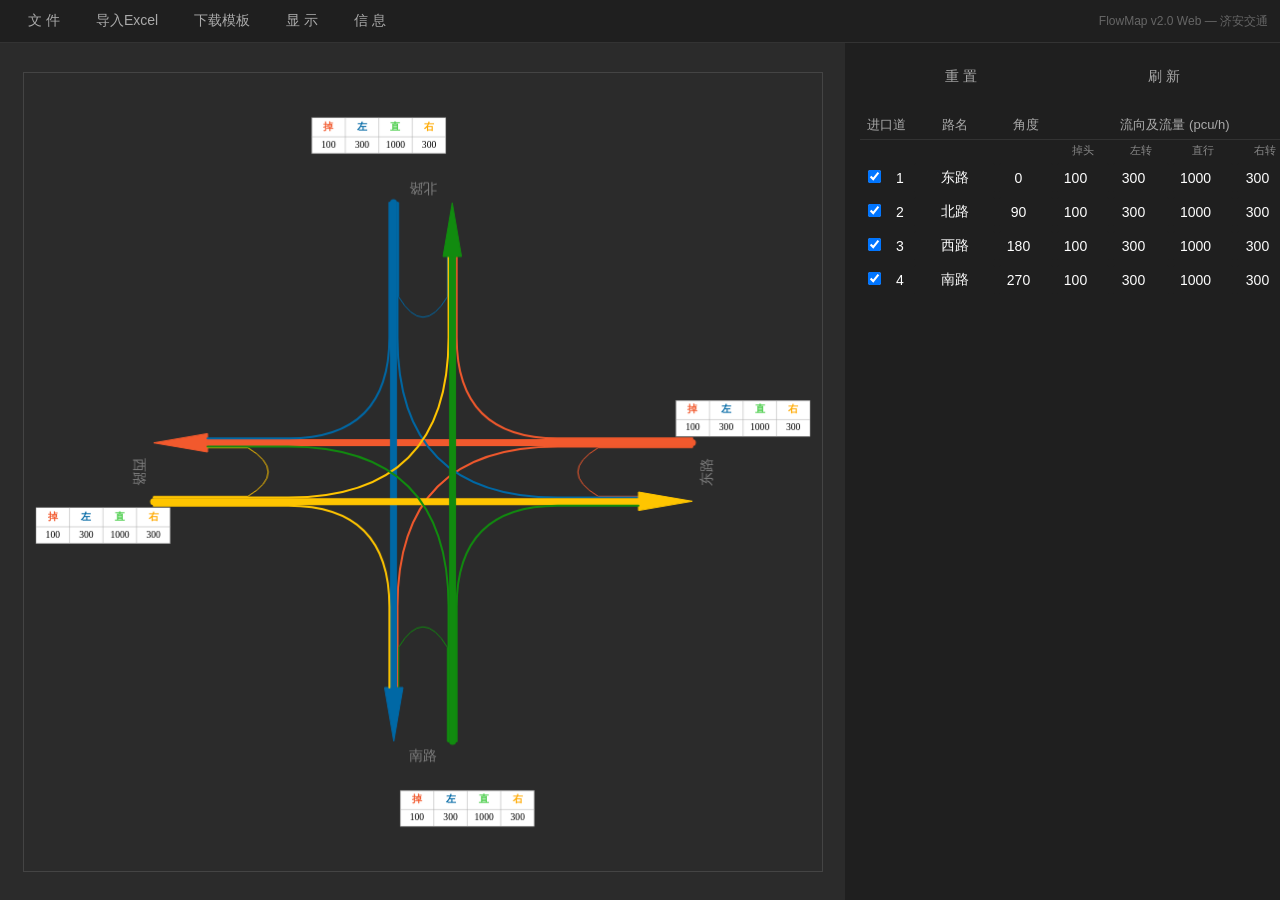
==== index.html @ 80b8ba17 "FlowMap v2.0 - 济安交通在线流量图" ====
<!DOCTYPE html>
<html lang="zh-CN">
<head>
<meta charset="UTF-8">
<script src="https://cdn.sheetjs.com/xlsx-0.20.2/package/dist/xlsx.full.min.js"></script>
<meta name="viewport" content="width=device-width, initial-scale=1.0">
<title>FlowMap 流量图设计 - Web版</title>
<style>
*{margin:0;padding:0;box-sizing:border-box}
body{font-family:'Microsoft YaHei','微软雅黑',sans-serif;background:#2b2b2b;color:#aaa;overflow:hidden;height:100vh}
#app{display:flex;flex-direction:column;height:100vh}

/* 顶部工具栏 */
#toolbar{display:flex;align-items:center;padding:4px 12px;background:#1f1f1f;border-bottom:1px solid #333;gap:4px;flex-shrink:0}
#toolbar button{background:transparent;border:none;color:#aaa;padding:8px 16px;font-size:14px;cursor:pointer;font-family:inherit;border-radius:2px}
#toolbar button:hover{background:#2b2b2b;color:#fff}

/* Popup Menu */
#fileMenu{display:none;position:absolute;top:36px;left:12px;background:#2b2b2b;border:1px solid #444;z-index:100;min-width:100px}
#fileMenu.show{display:block}
#fileMenu div{padding:10px 20px;font-size:14px;cursor:pointer;color:#aaa}
#fileMenu div:hover{background:#204544;color:#fff}

/* 主区域 */
#main{display:flex;flex:1;overflow:hidden}
#canvasWrap{display:flex;align-items:center;justify-content:center;flex:1;min-width:0;padding:15px;position:relative}
#flowCanvas{border:1px solid #444}

/* 右侧输入面板 */
#sidePanel{width:435px;background:#1f1f1f;display:flex;flex-direction:column;flex-shrink:0;overflow-y:auto}
#sidePanel .panel-top{padding:15px 15px 0;display:flex;gap:0;align-items:flex-start}
#sidePanel .panel-top button{flex:1;background:#1f1f1f;border:none;color:#aaa;padding:10px;font-size:14px;cursor:pointer;font-family:inherit}
#sidePanel .panel-top button:hover{background:#2b2b2b;color:#fff}
#flowForm{padding:15px}
#flowForm table{width:100%;border-collapse:collapse;table-layout:fixed}
#flowForm thead th{color:#aaa;font-size:13px;padding:5px 2px;text-align:center;font-weight:normal;border-bottom:1px solid #333}
#flowForm thead th.subhead{font-size:11px;color:#888;border-bottom:none;padding:3px 2px}
#flowForm td{padding:2px;text-align:center}
#flowForm input[type=text],#flowForm input[type=number]{width:100%;background:#1f1f1f;border:1px solid #1f1f1f;color:#fff;font-size:14px;padding:6px 4px;text-align:center;font-family:inherit;border-radius:2px}
#flowForm input[type=text]:focus,#flowForm input[type=number]:focus{outline:none;border-color:#448DCA}
#flowForm input.readonly{color:#777;border:none}
#flowForm input:disabled{color:#555}
#flowForm .btn-row{display:flex;justify-content:flex-end;gap:4px;margin-top:8px}
#flowForm .btn-row button{background:#1f1f1f;border:none;color:#aaa;padding:8px 16px;font-size:14px;cursor:pointer;font-family:inherit;border-radius:2px;width:85px}
#flowForm .btn-row button:hover{background:#2b2b2b;color:#fff}
#flowForm .id-cell{color:#fff;font-size:14px}

/* 图形设置面板 */
#graphPanel{display:none;position:absolute;top:50%;left:50%;transform:translate(-50%,-50%);background:#2b2b2b;border:1px solid #555;z-index:200;padding:20px;min-width:420px;color:#aaa}
#graphPanel.show{display:block}
#graphPanel h3{margin-bottom:15px;color:#fff;font-size:16px}
#graphPanel .row{display:flex;align-items:center;margin-bottom:10px;gap:10px}
#graphPanel .row label{width:80px;text-align:right;font-size:14px}
#graphPanel .row select,#graphPanel .row input{background:#1f1f1f;border:1px solid #333;color:#fff;padding:4px 8px;font-size:14px;font-family:inherit}
#graphPanel .color-swatch{width:30px;height:20px;border:1px solid #555;cursor:pointer}
#graphPanel .btn-row{display:flex;justify-content:flex-end;gap:8px;margin-top:15px}
#graphPanel .btn-row button{background:#1f1f1f;border:1px solid #333;color:#aaa;padding:6px 20px;font-size:14px;cursor:pointer;font-family:inherit;border-radius:2px}
#graphPanel .btn-row button:hover{background:#333;color:#fff}

/* 遮罩 */
#overlay{display:none;position:fixed;top:0;left:0;width:100%;height:100%;background:rgba(0,0,0,0.5);z-index:150}
#overlay.show{display:block}

/* 提示信息 */
#infoPanel{display:none;position:absolute;top:50%;left:50%;transform:translate(-50%,-50%);background:#2b2b2b;border:1px solid #555;z-index:200;padding:20px;min-width:350px;color:#aaa}
#infoPanel.show{display:block}
#infoPanel h3{margin-bottom:15px;color:#fff;font-size:16px}
#infoPanel p{margin-bottom:8px;font-size:14px}
#infoPanel .btn-row{display:flex;justify-content:flex-end;margin-top:15px}
#infoPanel .btn-row button{background:#1f1f1f;border:1px solid #333;color:#aaa;padding:6px 20px;font-size:14px;cursor:pointer;font-family:inherit;border-radius:2px}
#infoPanel .btn-row button:hover{background:#333;color:#fff}
</style>
</head>
<body>
<div id="app">
  <div id="toolbar">
    <button id="btnFile">文 件</button>
    <button id="btnExcel">导入Excel</button>
    <button id="btnTpl">下载模板</button>
    <button id="btnGraph">显 示</button>
    <button id="btnInfo">信 息</button>
    <span style="flex:1"></span>
    <span style="font-size:12px;color:#666">FlowMap v2.0 Web — 济安交通</span>
  </div>
  <div id="fileMenu">
    <div id="miOpen">打 开 (.flw)</div>
    <div id="miSave">保 存 (.flw)</div>
    <div id="miExport">导出 PNG</div>
  </div>
  <div id="main">
    <div id="canvasWrap">
      <canvas id="flowCanvas"></canvas>
    </div>
    <div id="sidePanel">
      <div class="panel-top">
        <button id="btnReset">重 置</button>
        <button id="btnRefresh">刷 新</button>
      </div>
      <div id="flowForm">
        <table id="roadTable">
          <colgroup>
            <col style="width:28px">
            <col style="width:24px">
            <col style="width:85px">
            <col style="width:58px">
            <col style="width:56px">
            <col style="width:60px">
            <col style="width:64px">
            <col style="width:60px">
          </colgroup>
          <thead>
            <tr><th colspan="2">进口道</th><th>路名</th><th>角度</th><th colspan="4">流向及流量 (pcu/h)</th></tr>
            <tr><th class="subhead"></th><th class="subhead"></th><th class="subhead"></th><th class="subhead"></th><th class="subhead">掉头</th><th class="subhead">左转</th><th class="subhead">直行</th><th class="subhead">右转</th></tr>
          </thead>
          <tbody>
          </tbody>
        </table>
      </div>
    </div>
  </div>
</div>

<!-- 图形设置 -->
<div id="overlay"></div>
<div id="graphPanel">
  <h3>图形显示设置</h3>
  <div class="row"><label>流量比例</label><select id="gsFlowRatio"><option value="0.5">0.5</option><option value="1" selected>1.0</option><option value="1.5">1.5</option><option value="2">2.0</option></select></div>
  <div class="row"><label>字体族</label><select id="gsFontFamily"><option value="微软雅黑">微软雅黑</option><option value="宋体">宋体</option><option value="黑体">黑体</option><option value="楷体">楷体</option><option value="Arial">Arial</option></select></div>
  <div class="row"><label>字体大小</label><select id="gsFontSize"></select></div>
  <div class="row"><label>字体颜色</label><input type="color" id="gsFontColor" value="#808080"></div>
  <div class="row"><label>流量表</label><select id="gsFlag"><option value="1">显示</option><option value="0">隐藏</option></select></div>
  <div class="row"><label>表格比例</label><input type="range" id="gsScale" min="1" max="40" value="15" style="flex:1"></div>
  <div class="row"><label>道路1颜色</label><input type="color" id="gsRoadColor0" value="#f2592d"><div class="color-swatch" id="sw0" style="background:#f2592d"></div></div>
  <div class="row"><label>道路2颜色</label><input type="color" id="gsRoadColor1" value="#0068a5"><div class="color-swatch" id="sw1" style="background:#0068a5"></div></div>
  <div class="row"><label>道路3颜色</label><input type="color" id="gsRoadColor2" value="#ffc500"><div class="color-swatch" id="sw2" style="background:#ffc500"></div></div>
  <div class="row"><label>道路4颜色</label><input type="color" id="gsRoadColor3" value="#118b0f"><div class="color-swatch" id="sw3" style="background:#118b0f"></div></div>
  <div class="row"><label>背景颜色</label><input type="color" id="gsBgColor" value="#2b2b2b"><div class="color-swatch" id="swBg" style="background:#2b2b2b"></div></div>
  <div class="btn-row">
    <button id="gsCancel">取 消</button>
    <button id="gsApply">确 定</button>
  </div>
</div>

<!-- 关于 -->
<div id="infoPanel">
  <h3>FlowMap 流量图设计软件</h3>
  <p>版本：v2.0 Web</p>
  <p>济安交通工程咨询有限公司</p>
  <p>基于原 WPF 桌面版翻译为纯前端 Web 应用</p>
  <p>支持三叉口、四叉口交叉口流量图绘制</p>
  <p>支持 .flw 文件读写</p>
  <div class="btn-row"><button id="infoClose">关 闭</button></div>
</div>

<input type="file" id="fileInput" accept=".flw" style="display:none">
<input type="file" id="excelInput" accept=".xlsx,.xls" style="display:none">

<script>
// ==================== 数据模型 ====================
class FlowInfo {
  constructor(flowValue, startId, endId, turnShow) {
    this.flowValue = flowValue || 0;
    this.startId = startId || '';
    this.endId = endId || '';
    this.turnShow = turnShow || 0; // 0=掉头 1=左转 2=直行 3=右转
  }
}
class Flows {
  constructor() { this.flowList = []; }
}
class RoadInfo {
  constructor(roadId, roadName, roadDir) {
    this.roadId = roadId || '';
    this.roadName = roadName || '';
    this.roadDir = roadDir || 0;
    this.flowsList = [new Flows()];
  }
}
// 全局显示设置
const DisplaySettings = {
  fontsize: 14,
  fontfamily: '微软雅黑',
  fontcolor: '#808080',
  flag: true,        // 是否显示流量表
  scale: 0.15,
  roadColors: ['#f2592d','#0068a5','#ffc500','#118b0f'],
  backgroundColor: '#2b2b2b',
  flowRatio: 1,
  zoomRatio: 1,
  moveX: 0,
  moveY: 0
};

// ==================== 计算引擎 (翻译自Calculate.cs) ====================
const Calc = {
  // 求两直线交点
  getCrossPoint(p1, p2, p3, p4) {
    const cp = {x:0, y:0};
    if (p1.x === p2.x) {
      cp.x = p1.x;
      cp.y = cp.x * (p4.y - p3.y) / (p4.x - p3.x) + (p4.x * p3.y - p3.x * p4.y) / (p4.x - p3.x);
    } else if (p3.x === p4.x) {
      cp.x = p3.x;
      cp.y = cp.x * (p2.y - p1.y) / (p2.x - p1.x) + (p2.x * p1.y - p1.x * p2.y) / (p2.x - p1.x);
    } else {
      const a1 = (p2.y - p1.y) / (p2.x - p1.x);
      const b1 = p1.y - a1 * p1.x;
      const a2 = (p4.y - p3.y) / (p4.x - p3.x);
      const b2 = p3.y - a2 * p3.x;
      cp.x = (b2 - b1) / (a1 - a2);
      cp.y = (a1 * b2 - a2 * b1) / (a1 - a2);
    }
    return cp;
  },

  // 获取路段长度
  getLinkLength(midWidth, midHeight, roadDir) {
    const rad = Math.PI * roadDir / 180;
    if (Math.abs(Math.tan(rad)) * midWidth * 0.675 <= midHeight * 0.675) {
      return midWidth * 0.675 / Math.abs(Math.cos(rad));
    } else {
      return midHeight * 0.675 / Math.abs(Math.sin(rad));
    }
  },

  // 获取直行终点ID
  getStraightPointID(pointID, roadList) {
    let straPointID = -1;
    let minDiff = 180;
    if (roadList.length === 4) {
      for (let i = 0; i < roadList.length; i++) {
        const diff = Math.abs(Math.abs(roadList[i].roadDir - roadList[pointID].roadDir) - 180);
        if (diff < minDiff && Math.abs(pointID - i) === 2) {
          minDiff = diff;
          straPointID = i;
        }
      }
    }
    return straPointID;
  },

  // 获取转向点直行夹角
  getLinkTurnDir(pList1, pList2, roadList) {
    const dirList = [];
    for (let i = 0; i < roadList.length; i++) {
      const straID = this.getStraightPointID(i, roadList);
      if (straID === -1) {
        if (roadList[i].roadDir < 180) dirList.push(roadList[i].roadDir);
        else dirList.push(roadList[i].roadDir - 180);
      } else {
        for (let j = 0; j < roadList.length; j++) {
          if (j === straID) {
            if (pList2[j].x !== pList1[i].x) {
              const tanD = (pList2[j].y - pList1[i].y) / (pList2[j].x - pList1[i].x);
              let dir = -Math.round(Math.atan(tanD) * 180 / Math.PI);
              if (dir < 0) dir += 180;
              dirList.push(dir);
            } else {
              dirList.push(90);
            }
          }
        }
      }
    }
    return dirList;
  },

  // 获取路段起始中心夹角
  getLinkCenterDir(roadList) {
    return roadList.map(r => r.roadDir >= 180 ? r.roadDir - 180 : r.roadDir);
  },

  // 获取转向中心点
  getLinkTurnCenterPoint(iW, iH, roadList) {
    const mw = iW / 2;
    const mh = iH / 2;
    const oldPoints = roadList.map(r => {
      const len = this.getLinkLength(mw, mh, r.roadDir);
      const rad = Math.PI * r.roadDir / 180;
      return { x: mw + Math.cos(rad) * len / 2, y: mh - Math.sin(rad) * len / 2 };
    });
    return oldPoints;
  },

  // 获取路段起始中心点
  getLinkCenterPoint(iW, iH, roadList) {
    const turnPoints = this.getLinkTurnCenterPoint(iW, iH, roadList);
    const dirList = this.getLinkCenterDir(roadList);
    const mw = iW / 2;
    const mh = iH / 2;
    return roadList.map((r, i) => {
      let d = dirList[i];
      if (Math.abs(r.roadDir - d) > 90) d += 180;
      const len = this.getLinkLength(mw, mh, d);
      const rad = Math.PI * d / 180;
      return { x: turnPoints[i].x + Math.cos(rad) * len / 2, y: turnPoints[i].y - Math.sin(rad) * len / 2 };
    });
  },

  // 获取路段流量（进口/出口）
  getLinkFlow(roadList, type, roadID) {
    let sum = 0;
    for (const ri of roadList) {
      for (const flow of ri.flowsList[0].flowList) {
        if (type === 'in' && flow.startId === roadID) sum += flow.flowValue;
        if (type === 'out' && flow.endId === roadID) sum += flow.flowValue;
      }
    }
    return sum;
  },

  // 获取任意偏移点
  getShiftPoint(pointList, roadList, type, delta) {
    const inPts = [], outPts = [];
    const dirList = this.getLinkCenterDir(roadList);
    for (let i = 0; i < roadList.length; i++) {
      const dir = dirList[i] * Math.PI / 180;
      const sinD = Math.sin(dir), cosD = Math.cos(dir);
      if (Math.abs(roadList[i].roadDir - dirList[i]) < 90) {
        inPts.push({ x: pointList[i].x - delta * sinD, y: pointList[i].y - delta * cosD });
        outPts.push({ x: pointList[i].x + delta * sinD, y: pointList[i].y + delta * cosD });
      } else {
        inPts.push({ x: pointList[i].x + delta * sinD, y: pointList[i].y + delta * cosD });
        outPts.push({ x: pointList[i].x - delta * sinD, y: pointList[i].y - delta * cosD });
      }
    }
    return type === 'in' ? inPts : outPts;
  },

  // 获取进出口偏移量列表
  getDeltaList(roadList, iW, iH, maxFlow, type) {
    const thickness = this.getLinkThickness(roadList, maxFlow);
    const inHalf = [], outHalf = [];
    for (const ri of roadList) {
      inHalf.push(this.getLinkFlow(roadList, 'in', ri.roadId) * thickness / 2);
      outHalf.push(this.getLinkFlow(roadList, 'out', ri.roadId) * thickness / 2);
    }
    const minDelta = iW * 15 / 500;
    const inD = [], outD = [];
    for (let j = 0; j < roadList.length; j++) {
      const straID = this.getStraightPointID(j, roadList);
      if (straID !== -1) {
        inD.push(Math.max(inHalf[j], outHalf[straID]) + minDelta);
        outD.push(Math.max(outHalf[j], inHalf[straID]) + minDelta);
      } else {
        inD.push(inHalf[j] + minDelta);
        outD.push(outHalf[j] + minDelta);
      }
    }
    return type === 'in' ? inD : outD;
  },

  // 获取偏移后的路段中心点
  getLinkCenterShiftPoint(pointList, roadList, type, maxFlow, iW, iH) {
    const deltaList = this.getDeltaList(roadList, iW, iH, maxFlow, type);
    const dirList = this.getLinkCenterDir(roadList);
    const inPts = [], outPts = [];
    for (let i = 0; i < roadList.length; i++) {
      const dir = dirList[i] * Math.PI / 180;
      const delta = deltaList[i];
      const sinD = Math.sin(dir), cosD = Math.cos(dir);
      if (Math.abs(roadList[i].roadDir - dirList[i]) < 90) {
        inPts.push({ x: pointList[i].x - delta * sinD, y: pointList[i].y - delta * cosD });
        outPts.push({ x: pointList[i].x + delta * sinD, y: pointList[i].y + delta * cosD });
      } else {
        inPts.push({ x: pointList[i].x + delta * sinD, y: pointList[i].y + delta * cosD });
        outPts.push({ x: pointList[i].x - delta * sinD, y: pointList[i].y - delta * cosD });
      }
    }
    return type === 'in' ? inPts : outPts;
  },

  // 线段上按比例取点
  getPoint(p1, p2, ratio) {
    if (p1.x === p2.x) {
      const deltaY = Math.abs(p1.y - p2.y) * ratio;
      return { x: p1.x, y: p1.y + deltaY < p2.y ? p1.y + deltaY : p1.y - deltaY };
    }
    if (p1.y === p2.y) {
      const deltaX = Math.abs(p1.x - p2.x) * ratio;
      return { x: p1.x + deltaX < p2.x ? p1.x + deltaX : p1.x - deltaX, y: p1.y };
    }
    return { x: ratio * p2.x + (1 - ratio) * p1.x, y: ratio * p2.y + (1 - ratio) * p1.y };
  },

  // 获取流量宽度比例
  getLinkThickness(roadList, maxFlow) {
    let max = maxFlow;
    for (const ri of roadList) {
      for (const flow of ri.flowsList[0].flowList) {
        if (flow.flowValue > max) max = flow.flowValue;
      }
    }
    return 50 * DisplaySettings.flowRatio / max;
  },

  // 根据流量获取转向点偏移
  getLinkTurnPointByFlow(pointList, roadList, type, startID, endID, turnShow, thickness) {
    let sumFlow, delta = 0;
    let inId = parseInt(startID), outId = parseInt(endID);
    if (type === 'in') {
      sumFlow = this.getLinkFlow(roadList, 'in', startID);
    } else {
      sumFlow = this.getLinkFlow(roadList, 'out', endID);
    }
    for (const ri of roadList) {
      if (type === 'in') {
        if (ri.roadId === startID) {
          for (const fi of ri.flowsList[0].flowList) {
            if (fi.turnShow < turnShow) delta += fi.flowValue;
            if (fi.turnShow === turnShow) delta += fi.flowValue / 2;
          }
        }
      } else {
        for (const fi of ri.flowsList[0].flowList) {
          if (fi.endId === endID && fi.turnShow <= turnShow) {
            if (fi.startId === startID) delta += fi.flowValue / 2;
            else delta += fi.flowValue;
          }
        }
      }
    }
    let ri;
    for (const r of roadList) {
      if (r.roadId === startID) inId = roadList.indexOf(r);
      if (r.roadId === endID) outId = roadList.indexOf(r);
    }
    if (type === 'in') {
      ri = roadList[inId];
      return this.getShiftPoint(pointList, [ri], type, (delta - sumFlow / 2) * thickness)[0];
    } else {
      ri = roadList[outId];
      return this.getShiftPoint(pointList, [ri], type, (delta - sumFlow / 2) * thickness)[0];
    }
  }
};

// ==================== 绘图引擎 (翻译自Draw.cs) ====================
const Drawer = {
  // 画三角形箭头
  drawTriangle(ctx, p1, p2, width, height, color) {
    ctx.save();
    ctx.fillStyle = color;
    ctx.strokeStyle = color;
    ctx.lineWidth = 1;
    ctx.beginPath();
    let pts;
    if (p1.x === p2.x) {
      pts = [{x:p2.x + width/2, y:p2.y},{x:p2.x - width/2, y:p2.y}];
      pts.push({x:p2.x, y: p2.y - height < p1.y ? p2.y - height : p2.y + height});
    } else if (p1.y === p2.y) {
      pts = [{x:p2.x, y:p2.y - width/2},{x:p2.x, y:p2.y + width/2}];
      pts.push({x: p2.x + height > p1.x ? p2.x + height : p2.x - height, y:p2.y});
    } else {
      const ratio = (p2.y - p1.y) / (p2.x - p1.x);
      const denom = 2 * Math.sqrt(1 + ratio * ratio);
      pts = [
        {x:p2.x + width * ratio / denom, y:p2.y - width / denom},
        {x:p2.x - width * ratio / denom, y:p2.y + width / denom}
      ];
      const hx = p2.x + height / Math.sqrt(1 + ratio * ratio);
      pts.push({x: hx > p1.x ? hx : p2.x - height / Math.sqrt(1 + ratio * ratio),
                y: hx > p1.x ? p2.y + ratio * height / Math.sqrt(1 + ratio * ratio) :
                               p2.y - ratio * height / Math.sqrt(1 + ratio * ratio)});
    }
    ctx.moveTo(pts[0].x, pts[0].y);
    ctx.lineTo(pts[1].x, pts[1].y);
    ctx.lineTo(pts[2].x, pts[2].y);
    ctx.closePath();
    ctx.fill();
    ctx.stroke();
    ctx.restore();
  },

  // 画转向路径
  drawTurn(ctx, sp, stp, etp, ep, stcp, etcp, rd1, rd2, color, thickness, iW, iH) {
    ctx.save();
    ctx.strokeStyle = color;
    ctx.lineWidth = Math.max(1, thickness);
    ctx.lineCap = 'round';
    ctx.lineJoin = 'round';
    ctx.beginPath();
    ctx.moveTo(sp.x, sp.y);

    let sTP = {...stp}, eTP = {...etp};
    const centerPt = { x: (stp.x + etp.x) / 2, y: (stp.y + etp.y) / 2 };

    if (stcp.x === etcp.x && stcp.y === etcp.y) {
      // 掉头
      sTP = Calc.getPoint(stp, sp, 0.3);
      eTP = Calc.getPoint(etp, ep, 0.5);
      ctx.lineTo(sTP.x, sTP.y);
      ctx.quadraticCurveTo(centerPt.x, centerPt.y, eTP.x, eTP.y);
    } else if (Math.abs(rd1 - rd2) === 180) {
      // 直行
      ctx.lineTo(sTP.x, sTP.y);
      ctx.quadraticCurveTo(centerPt.x, centerPt.y, eTP.x, eTP.y);
    } else {
      // 左转/右转
      if (Math.abs(rd1 - rd2) <= 90 || Math.abs(rd1 - rd2) >= 270) {
        const tarLen = 0.25 * Calc.getLinkLength(iW / 2, iH / 2, rd2);
        if (Math.abs(stp.y - etp.y) < tarLen) {
          if (rd1 >= 180 && rd1 <= 270 && (rd2 - rd1) > 0) {
            eTP = Calc.getPoint(etp, ep, 0.5);
          } else {
            eTP = Calc.getPoint(etp, ep, 0.5);
            sTP = Calc.getPoint(stp, sp, 0.3);
          }
        } else {
          if (Math.abs(stp.x - etp.x) < tarLen) {
            if (rd1 >= 180 && rd1 <= 270 && (rd2 - rd1) > 0) {
              sTP = Calc.getPoint(stp, sp, 0.5);
            } else {
              eTP = Calc.getPoint(etp, ep, 0.5);
              sTP = Calc.getPoint(stp, sp, 0.3);
            }
          }
        }
      }
      ctx.lineTo(sTP.x, sTP.y);
      const cp = Calc.getCrossPoint(sp, sTP, eTP, ep);
      ctx.quadraticCurveTo(cp.x, cp.y, eTP.x, eTP.y);
    }
    ctx.lineTo(ep.x, ep.y);
    ctx.stroke();
    ctx.restore();
  },

  // 画路段名称文字
  drawText(ctx, iW, iH, roadList, delta) {
    const pts = Calc.getLinkCenterPoint(iW, iH, roadList);
    const dirs = Calc.getLinkCenterDir(roadList);
    for (let i = 0; i < roadList.length; i++) {
      const name = roadList[i].roadName;
      ctx.save();
      ctx.font = `${DisplaySettings.fontsize}px "${DisplaySettings.fontfamily}"`;
      const metrics = ctx.measureText(name);
      const tw = metrics.width + 8;

      // 计算偏移后的位置（偏移delta像素）
      const d = dirs[i];
      let dir = d * Math.PI / 180;
      let cx, cy;
      if (Math.abs(roadList[i].roadDir - d) < 90) {
        cx = pts[i].x + delta * Math.cos(dir);
        cy = pts[i].y - delta * Math.sin(dir);
      } else {
        cx = pts[i].x - delta * Math.cos(dir);
        cy = pts[i].y + delta * Math.sin(dir);
      }

      // 旋转并绘制
      const angle = (270 - roadList[i].roadDir) * Math.PI / 180;
      ctx.translate(cx, cy);
      ctx.rotate(angle);
      ctx.fillStyle = DisplaySettings.fontcolor;
      ctx.textAlign = 'center';
      ctx.textBaseline = 'middle';
      ctx.fillText(name, 0, 0);
      ctx.restore();
    }
  },

  // 画路段转向
  drawLinkTurn(ctx, roadList, iW, iH, maxFlow) {
    const thickness = Calc.getLinkThickness(roadList, maxFlow);
    const colors = DisplaySettings.roadColors;

    const centerPts = Calc.getLinkCenterPoint(iW, iH, roadList);
    const turnPts = Calc.getLinkTurnCenterPoint(iW, iH, roadList);

    const inCenterPts = Calc.getLinkCenterShiftPoint(centerPts, roadList, 'in', maxFlow, iW, iH);
    const inTurnPts = Calc.getLinkCenterShiftPoint(turnPts, roadList, 'in', maxFlow, iW, iH);
    const outCenterPts = Calc.getLinkCenterShiftPoint(centerPts, roadList, 'out', maxFlow, iW, iH);
    const outTurnPts = Calc.getLinkCenterShiftPoint(turnPts, roadList, 'out', maxFlow, iW, iH);

    for (let i = 0; i < roadList.length; i++) {
      const straID = Calc.getStraightPointID(i, roadList);
      for (let j = 0; j < roadList.length; j++) {
        const outFlowVal = Calc.getLinkFlow(roadList, 'out', roadList[j].roadId);
        for (const flow of roadList[i].flowsList[0].flowList) {
          if (flow.startId === roadList[i].roadId && flow.endId === roadList[j].roadId) {
            const p1 = Calc.getLinkTurnPointByFlow([inCenterPts[i]], roadList, 'in', flow.startId, flow.endId, flow.turnShow, thickness);
            const p2 = Calc.getLinkTurnPointByFlow([inTurnPts[i]], roadList, 'in', flow.startId, flow.endId, flow.turnShow, thickness);
            const p3 = Calc.getLinkTurnPointByFlow([outCenterPts[j]], roadList, 'out', flow.startId, flow.endId, flow.turnShow, thickness);
            const p4 = Calc.getLinkTurnPointByFlow([outTurnPts[j]], roadList, 'out', flow.startId, flow.endId, flow.turnShow, thickness);
            const p5 = Calc.getPoint(p3, p4, 0.4);

            // 画转向曲线
            this.drawTurn(ctx, p1, p2, p4, p5, turnPts[i], turnPts[j],
              roadList[i].roadDir, roadList[j].roadDir, colors[i],
              Math.ceil(flow.flowValue * thickness), iW, iH);

            // 画箭头
            if (j === straID) {
              const aw = 1.75 * outFlowVal * thickness;
              const dist = Math.sqrt(Math.pow(outCenterPts[j].y - outTurnPts[j].y, 2) + Math.pow(outCenterPts[j].x - outTurnPts[j].x, 2));
              const ah = 0.4 * dist;
              const arrowP = Calc.getPoint(outCenterPts[j], outTurnPts[j], 0.4);
              this.drawTriangle(ctx, outTurnPts[j], arrowP, aw, ah, colors[i]);
            }
            if (straID === -1 && j === i) {
              const toutFlow = Calc.getLinkFlow(roadList, 'out', roadList[i].roadId);
              const aw = 1.75 * toutFlow * thickness;
              const dist = Math.sqrt(Math.pow(outCenterPts[j].y - outTurnPts[j].y, 2) + Math.pow(outCenterPts[j].x - outTurnPts[j].x, 2));
              const ah = 0.4 * dist;
              const arrowP = Calc.getPoint(outCenterPts[i], outTurnPts[i], 0.4);
              this.drawTriangle(ctx, outTurnPts[j], arrowP, aw, ah, colors[i]);
            }
          }
        }
      }
    }
  },

  // 画流量表
  // 表格放在每条路的远端外侧（无箭头的一端），不压流线和路名
  getTablePosition(roadDir, iW, iH, gridW, gridH, scale) {
    const mw = iW / 2, mh = iH / 2;
    let dir = ((roadDir % 360) + 360) % 360;
    const rad = dir * Math.PI / 180;

    /* ---- 第一步：道路远端端点 ---- */
    const roadLen = Calc.getLinkLength(mw, mh, roadDir);
    const farX = mw + Math.cos(rad) * roadLen;
    const farY = mh - Math.sin(rad) * roadLen;

    /* ---- 第二步：从远端沿道路方向再往外推 ---- */
    const pushDist = Math.max(gridW * 0.5, iW * scale * 0.10);
    const tipX = farX + Math.cos(rad) * pushDist;
    const tipY = farY - Math.sin(rad) * pushDist;

    /* ---- 第三步：垂直偏移（+90° 逆时针），推向对应外角落 ---- */
    //   东0°→右上  西180°→左下  北90°→左上  南270°→右下
    const perpRad = (roadDir + 90) * Math.PI / 180;
    // 南北路垂直偏移略小，贴紧道路绕行线
    const isNS = (dir > 45 && dir < 135) || (dir > 225 && dir < 315);
    const perpDist = gridW * (isNS ? 0.33 : 0.40);

    let ax = tipX + Math.cos(perpRad) * perpDist - gridW / 2;
    let ay = tipY - Math.sin(perpRad) * perpDist - gridH / 2;

    /* ---- 第四步：边界钳制，防溢出画布 ---- */
    const m = 12;
    ax = Math.max(m, Math.min(iW - gridW - m, ax));
    ay = Math.max(m, Math.min(iH - gridH - m, ay));

    return { x: ax, y: ay };
  },

  drawFlowTable(ctx, roadList, iW, iH, scale, delta, maxFlow) {
    const turnColors = {0:'#f2592d', 1:'#0068a5', 2:'#44cc44', 3:'#ffaa00'};
    const turnLabels = {0:'掉', 1:'左', 2:'直', 3:'右'};

    for (let i = 0; i < roadList.length; i++) {
      const oldFlows = roadList[i].flowsList[0].flowList;
      const newFlows = oldFlows.filter(f => f.flowValue !== 0);
      const colNum = newFlows.length;
      if (colNum === 0) continue;

      // 表格尺寸
      const fontSize = this.getFontSize(iW);
      const colW = Math.max(22, fontSize * 2.8);
      const headerH = fontSize * 1.6;
      const valueH = fontSize * 1.4;
      const gridW = colNum * colW;
      const gridH = headerH + valueH;

      // 根据路段实际几何计算安全位置
      const anchor = this.getTablePosition(roadList[i].roadDir, iW, iH, gridW, gridH, scale);
      const gridX = anchor.x;
      const gridY = anchor.y;

      ctx.save();
      ctx.fillStyle = '#ffffff';
      ctx.fillRect(gridX, gridY, gridW, gridH);
      ctx.strokeStyle = '#888888';
      ctx.lineWidth = 0.5;
      ctx.strokeRect(gridX, gridY, gridW, gridH);

      // 分割线
      ctx.strokeStyle = '#aaa';
      ctx.lineWidth = 0.5;
      ctx.beginPath();
      ctx.moveTo(gridX, gridY + headerH);
      ctx.lineTo(gridX + gridW, gridY + headerH);
      for (let s = 1; s < colNum; s++) {
        const sx = gridX + s * colW;
        ctx.moveTo(sx, gridY); ctx.lineTo(sx, gridY + gridH);
      }
      ctx.stroke();

      // 填充转向中文 + 流量值
      for (let k = 0; k < colNum; k++) {
        const cx = gridX + (k + 0.5) * colW;
        const turnVal = parseInt(newFlows[k].turnShow);

        ctx.fillStyle = turnColors[turnVal] || '#888';
        ctx.font = `bold ${fontSize * 0.85}px "${DisplaySettings.fontfamily}"`;
        ctx.textAlign = 'center';
        ctx.textBaseline = 'middle';
        ctx.fillText(turnLabels[turnVal] || '?', cx, gridY + headerH / 2);

        const txt = newFlows[k].flowValue.toString();
        ctx.fillStyle = '#000000';
        ctx.font = `${fontSize * 0.8}px "${DisplaySettings.fontfamily}"`;
        ctx.fillText(txt, cx, gridY + headerH + valueH / 2);
      }
      ctx.restore();
    }
  },

  getFontSize(iW) {
    return Math.max(11, 1 * (DisplaySettings.scale * iW / 10));
  },

  // 主渲染函数
  renderAll(ctx, iW, iH, roadList) {
    const maxFlow = 8000;

    // 绘制转向flows
    this.drawLinkTurn(ctx, roadList, iW, iH, maxFlow);
    // 绘制路段名
    this.drawText(ctx, iW, iH, roadList, 15);
    // 绘制流量表
    if (DisplaySettings.flag) {
      this.drawFlowTable(ctx, roadList, iW, iH, DisplaySettings.scale, 10, maxFlow);
    }
  }
};

// ==================== 应用控制器 ====================
const App = {
  roadList: [],
  canvas: null,
  ctx: null,
  canvasSize: 500,

  init() {
    this.canvas = document.getElementById('flowCanvas');
    this.ctx = this.canvas.getContext('2d');
    this.buildRoadTable();
    this.resetDefaults();
    this.bindEvents();
    this.resizeCanvas();
    this.refresh();
  },

  buildRoadTable() {
    const tbl = document.getElementById('roadTable');
    for (let i = 0; i < 4; i++) {
      const row = tbl.insertRow();
      row.insertCell().innerHTML = `<input type="checkbox" id="cb${i}" data-idx="${i}" checked>`;
      row.insertCell().innerHTML = `<span class="id-cell">${i+1}</span>`;
      row.insertCell().innerHTML = `<input type="text" id="tbName${i}" value="">`;
      row.insertCell().innerHTML = `<input type="number" id="tbDir${i}" value="">`;
      row.insertCell().innerHTML = `<input type="number" id="tbTurn${i}" value="">`;
      row.insertCell().innerHTML = `<input type="number" id="tbLeft${i}" value="">`;
      row.insertCell().innerHTML = `<input type="number" id="tbStraight${i}" value="">`;
      row.insertCell().innerHTML = `<input type="number" id="tbRight${i}" value="">`;
    }
  },

  resetDefaults() {
    const defs = [
      {name:'东路', dir:0, turn:100, left:300, straight:1000, right:300},
      {name:'北路', dir:90, turn:100, left:300, straight:1000, right:300},
      {name:'西路', dir:180, turn:100, left:300, straight:1000, right:300},
      {name:'南路', dir:270, turn:100, left:300, straight:1000, right:300}
    ];
    defs.forEach((d, i) => {
      this.setVal(`tbName${i}`, d.name);
      this.setVal(`tbDir${i}`, d.dir);
      this.setVal(`tbTurn${i}`, d.turn);
      this.setVal(`tbLeft${i}`, d.left);
      this.setVal(`tbStraight${i}`, d.straight);
      this.setVal(`tbRight${i}`, d.right);
      const cb = document.getElementById(`cb${i}`);
      if (cb) cb.checked = true;
      this.setReadonly(i, false);
    });
    DisplaySettings.zoomRatio = 1;
    DisplaySettings.moveX = 0;
    DisplaySettings.moveY = 0;
  },

  setVal(id, val) { const el = document.getElementById(id); if (el) el.value = val; },
  val(id) { const el = document.getElementById(id); return el ? el.value : ''; },

  setReadonly(idx, readonly) {
    const tags = ['tbName','tbDir','tbTurn','tbLeft','tbStraight','tbRight'];
    tags.forEach(t => {
      const el = document.getElementById(t + idx);
      if (el) {
        el.readOnly = readonly;
        if (readonly) el.classList.add('readonly');
        else el.classList.remove('readonly');
      }
    });
  },

  // 获取方向名称
  getRoadDirName(dir) {
    if (dir < 22.5 || dir > 337.5) return '东';
    if (dir < 67.5) return '东北';
    if (dir < 112.5) return '北';
    if (dir < 157.5) return '西北';
    if (dir < 202.5) return '西';
    if (dir < 247.5) return '西南';
    if (dir < 292.5) return '南';
    return '东南';
  },

  // 从UI读取roadList
  getRoadList() {
    const rl = [];
    const roadFlags = [0,1,2,3].map(i => {
      const cb = document.getElementById(`cb${i}`);
      return !(cb && cb.checked);
    });
    const names = [0,1,2,3].map(i => this.val(`tbName${i}`));
    const dirs = [0,1,2,3].map(i => parseInt(this.val(`tbDir${i}`)) || 0);
    const flows = [];
    flows.push(new FlowInfo(parseInt(this.val('tbTurn0'))||0, '0','0',0));
    flows.push(new FlowInfo(parseInt(this.val('tbLeft0'))||0, '0','3',1));
    flows.push(new FlowInfo(parseInt(this.val('tbStraight0'))||0, '0','2',2));
    flows.push(new FlowInfo(parseInt(this.val('tbRight0'))||0, '0','1',3));
    flows.push(new FlowInfo(parseInt(this.val('tbTurn1'))||0, '1','1',0));
    flows.push(new FlowInfo(parseInt(this.val('tbLeft1'))||0, '1','0',1));
    flows.push(new FlowInfo(parseInt(this.val('tbStraight1'))||0, '1','3',2));
    flows.push(new FlowInfo(parseInt(this.val('tbRight1'))||0, '1','2',3));
    flows.push(new FlowInfo(parseInt(this.val('tbTurn2'))||0, '2','2',0));
    flows.push(new FlowInfo(parseInt(this.val('tbLeft2'))||0, '2','1',1));
    flows.push(new FlowInfo(parseInt(this.val('tbStraight2'))||0, '2','0',2));
    flows.push(new FlowInfo(parseInt(this.val('tbRight2'))||0, '2','3',3));
    flows.push(new FlowInfo(parseInt(this.val('tbTurn3'))||0, '3','3',0));
    flows.push(new FlowInfo(parseInt(this.val('tbLeft3'))||0, '3','2',1));
    flows.push(new FlowInfo(parseInt(this.val('tbStraight3'))||0, '3','1',2));
    flows.push(new FlowInfo(parseInt(this.val('tbRight3'))||0, '3','0',3));

    let exceptID = 10;
    for (let i = 0; i < 4; i++) {
      if (!roadFlags[i]) {
        rl.push(new RoadInfo(i.toString(), names[i], dirs[i]));
      } else {
        exceptID = i;
      }
    }
    for (const ri of rl) {
      ri.flowsList = [new Flows()];
      for (const fi of flows) {
        if (fi.startId === ri.roadId && fi.endId !== exceptID.toString()) {
          ri.flowsList[0].flowList.push(new FlowInfo(fi.flowValue, fi.startId, fi.endId, fi.turnShow));
        }
      }
    }
    return rl;
  },

  // 验证
  validate(roadList) {
    // 检查负值和空值
    for (let i = 0; i < 4; i++) {
      const cb = document.getElementById(`cb${i}`);
      if (!cb || !cb.checked) continue;
      const tags = ['tbDir','tbTurn','tbLeft','tbStraight','tbRight'];
      for (const t of tags) {
        const v = parseInt(this.val(t + i));
        if (isNaN(v) || v < 0) return {ok:false, msg:'输入为空或有负值！请检查并重新输入！'};
      }
      if (!this.val('tbName' + i)) return {ok:false, msg:'路名不能为空！'};
    }
    if (roadList.length < 3) return {ok:false, msg:'仅支持三叉口和四叉口！'};

    // 角度验证
    const activeDirs = roadList.map(r => r.roadDir).sort((a,b) => a - b);
    if (activeDirs.length === 4) {
      for (let i = 1; i < 4; i++) {
        if (activeDirs[i] - activeDirs[i-1] <= 30) return {ok:false, msg:'角度需从小到大排列，相邻角差必须大于30度！'};
      }
      if (activeDirs[3] - activeDirs[0] >= 330) return {ok:false, msg:'角度需从小到大排列，最大最小角差应小于330度！'};
    } else if (activeDirs.length === 3) {
      // 三叉口角度验证
      for (let i = 1; i < 3; i++) {
        if (activeDirs[i] - activeDirs[i-1] <= 30) return {ok:false, msg:'角度需从小到大排列，相邻角差必须大于30度！'};
      }
      if (activeDirs[2] - activeDirs[0] >= 330) return {ok:false, msg:'最大最小角差应小于330度！'};
    }
    return {ok:true};
  },

  refresh() {
    const rl = this.getRoadList();
    const valid = this.validate(rl);
    if (!valid.ok) {
      alert(valid.msg);
      return;
    }
    this.roadList = rl;
    this.draw();
  },

  draw() {
    if (this.roadList.length === 0) return;
    const ctx = this.ctx;
    const size = this.canvasSize;

    const zr = DisplaySettings.zoomRatio;
    const mx = DisplaySettings.moveX;
    const my = DisplaySettings.moveY;

    ctx.clearRect(0, 0, size, size);
    ctx.fillStyle = DisplaySettings.backgroundColor;
    ctx.fillRect(0, 0, size, size);

    ctx.save();
    // 应用缩放和平移变换 (等价于WPF的ScaleTransform + TranslateTransform)
    // 先缩放(以中心为原点), 再平移
    ctx.translate(mx + size/2, my + size/2);
    ctx.scale(zr, zr);
    ctx.translate(-size/2, -size/2);

    Drawer.renderAll(ctx, size, size, this.roadList);
    ctx.restore();
  },

  resizeCanvas() {
    const wrap = document.getElementById('canvasWrap');
    const w = wrap.clientWidth - 30;
    const h = wrap.clientHeight - 30;
    let size = Math.min(w, h, 800);
    if (size < 200) size = 500; // 最小尺寸兜底
    this.canvasSize = size;
    this.canvas.width = size;
    this.canvas.height = size;
    this.canvas.style.width = size + 'px';
    this.canvas.style.height = size + 'px';
    if (this.roadList.length > 0) this.draw();
  },

  bindEvents() {
    // 文件菜单
    const btnFile = document.getElementById('btnFile');
    const fileMenu = document.getElementById('fileMenu');
    btnFile.addEventListener('click', e => {
      e.stopPropagation();
      fileMenu.classList.toggle('show');
    });
    document.addEventListener('click', () => fileMenu.classList.remove('show'));

    // 打开
    document.getElementById('miOpen').addEventListener('click', () => {
      fileMenu.classList.remove('show');
      document.getElementById('fileInput').click();
    });
    document.getElementById('fileInput').addEventListener('change', e => {
      if (e.target.files.length > 0) {
        this.loadFlwFile(e.target.files[0]);
      }
    });

    // Excel导入
    document.getElementById('btnExcel').addEventListener('click', () => {
      document.getElementById('excelInput').click();
    });
    document.getElementById('excelInput').addEventListener('change', e => {
      if (e.target.files.length > 0) {
        this.importExcel(e.target.files[0]);
        e.target.value = ''; // 重置以允许重复导入同一文件
      }
    });

    // 下载Excel模板
    document.getElementById('btnTpl').addEventListener('click', () => {
      this.downloadTemplate();
    });

    // 保存
    document.getElementById('miSave').addEventListener('click', () => {
      fileMenu.classList.remove('show');
      this.saveFlwFile();
    });

    // 导出PNG
    document.getElementById('miExport').addEventListener('click', () => {
      fileMenu.classList.remove('show');
      this.exportPNG();
    });

    // 图形设置
    const overlay = document.getElementById('overlay');
    const graphPanel = document.getElementById('graphPanel');
    document.getElementById('btnGraph').addEventListener('click', () => {
      this.populateGraphSettings();
      overlay.classList.add('show');
      graphPanel.classList.add('show');
    });
    overlay.addEventListener('click', () => {
      overlay.classList.remove('show');
      graphPanel.classList.remove('show');
      document.getElementById('infoPanel').classList.remove('show');
    });
    document.getElementById('gsApply').addEventListener('click', () => {
      this.applyGraphSettings();
      overlay.classList.remove('show');
      graphPanel.classList.remove('show');
    });
    document.getElementById('gsCancel').addEventListener('click', () => {
      overlay.classList.remove('show');
      graphPanel.classList.remove('show');
    });

    // 关于
    document.getElementById('btnInfo').addEventListener('click', () => {
      overlay.classList.add('show');
      document.getElementById('infoPanel').classList.add('show');
    });
    document.getElementById('infoClose').addEventListener('click', () => {
      overlay.classList.remove('show');
      document.getElementById('infoPanel').classList.remove('show');
    });

    // 按钮
    document.getElementById('btnReset').addEventListener('click', () => {
      this.resetDefaults();
      this.refresh();
    });
    document.getElementById('btnRefresh').addEventListener('click', () => this.refresh());

    // Checkbox
    for (let i = 0; i < 4; i++) {
      const cb = document.getElementById(`cb${i}`);
      if (cb) cb.addEventListener('change', () => this.setReadonly(i, !cb.checked));
    }

    // 键盘回车刷新
    document.addEventListener('keydown', e => {
      if (e.key === 'Enter' && e.target.tagName === 'INPUT' && e.target.type !== 'file') {
        this.refresh();
      }
    });

    // 画布鼠标交互
    let dragging = false, lastX = 0, lastY = 0;
    this.canvas.addEventListener('mousedown', e => {
      dragging = true;
      lastX = e.clientX;
      lastY = e.clientY;
      this.canvas.style.cursor = 'grabbing';
    });
    window.addEventListener('mouseup', () => {
      dragging = false;
      this.canvas.style.cursor = 'default';
    });
    window.addEventListener('mousemove', e => {
      if (!dragging) return;
      const dx = e.clientX - lastX;
      const dy = e.clientY - lastY;
      lastX = e.clientX;
      lastY = e.clientY;
      DisplaySettings.moveX += dx;
      DisplaySettings.moveY += dy;
      this.draw();
    });
    this.canvas.addEventListener('wheel', e => {
      e.preventDefault();
      const dz = e.deltaY > 0 ? -0.1 : 0.1;
      DisplaySettings.zoomRatio = Math.max(0.2, Math.min(5, DisplaySettings.zoomRatio + dz));
      this.draw();
    });

    // 窗口大小变化
    window.addEventListener('resize', () => this.resizeCanvas());
  },

  populateGraphSettings() {
    document.getElementById('gsFlowRatio').value = DisplaySettings.flowRatio;
    document.getElementById('gsFontFamily').value = DisplaySettings.fontfamily;
    const fsSelect = document.getElementById('gsFontSize');
    fsSelect.innerHTML = '';
    for (let i = 6; i <= 40; i += 2) {
      const opt = document.createElement('option');
      opt.value = i;
      opt.textContent = i;
      if (i === DisplaySettings.fontsize) opt.selected = true;
      fsSelect.appendChild(opt);
    }
    document.getElementById('gsFontColor').value = DisplaySettings.fontcolor;
    document.getElementById('gsFlag').value = DisplaySettings.flag ? '1' : '0';
    document.getElementById('gsScale').value = DisplaySettings.scale * 100;
    document.getElementById('gsRoadColor0').value = DisplaySettings.roadColors[0];
    document.getElementById('gsRoadColor1').value = DisplaySettings.roadColors[1];
    document.getElementById('gsRoadColor2').value = DisplaySettings.roadColors[2];
    document.getElementById('gsRoadColor3').value = DisplaySettings.roadColors[3];
    document.getElementById('gsBgColor').value = DisplaySettings.backgroundColor;
  },

  applyGraphSettings() {
    DisplaySettings.flowRatio = parseFloat(document.getElementById('gsFlowRatio').value);
    DisplaySettings.fontfamily = document.getElementById('gsFontFamily').value;
    DisplaySettings.fontsize = parseInt(document.getElementById('gsFontSize').value);
    DisplaySettings.fontcolor = document.getElementById('gsFontColor').value;
    DisplaySettings.flag = document.getElementById('gsFlag').value === '1';
    DisplaySettings.scale = parseInt(document.getElementById('gsScale').value) / 100;
    DisplaySettings.roadColors = [
      document.getElementById('gsRoadColor0').value,
      document.getElementById('gsRoadColor1').value,
      document.getElementById('gsRoadColor2').value,
      document.getElementById('gsRoadColor3').value
    ];
    DisplaySettings.backgroundColor = document.getElementById('gsBgColor').value;
    this.draw();
  },

  // .flw文件解析 (XML)
  loadFlwFile(file) {
    // 将可能的#AARRGGBB颜色转为#RRGGBB
    const toHex6 = (c) => c && c.length === 9 && c.startsWith('#') ? '#' + c.substring(3) : c;
    const reader = new FileReader();
    reader.onload = e => {
      const xmlStr = e.target.result;
      const parser = new DOMParser();
      const xmlDoc = parser.parseFromString(xmlStr, 'text/xml');
      const roadsEl = xmlDoc.documentElement;
      if (!roadsEl || roadsEl.tagName !== 'Roads') {
        alert('无效的.flw文件格式');
        return;
      }

      // 读取设置
      const getEl = (tag) => roadsEl.getElementsByTagName(tag)[0];
      const getVal = (tag) => getEl(tag) ? getEl(tag).textContent : '';
      if (getEl('fontsize')) DisplaySettings.fontsize = parseFloat(getVal('fontsize'));
      if (getEl('fontfamily')) DisplaySettings.fontfamily = getVal('fontfamily');
      if (getEl('fontcolor')) DisplaySettings.fontcolor = toHex6(getVal('fontcolor'));
      if (getEl('flag')) DisplaySettings.flag = getVal('flag').toLowerCase() === 'true';
      if (getEl('scale')) DisplaySettings.scale = parseFloat(getVal('scale'));
      if (getEl('roadColor1')) DisplaySettings.roadColors[0] = toHex6(getVal('roadColor1'));
      if (getEl('roadColor2')) DisplaySettings.roadColors[1] = toHex6(getVal('roadColor2'));
      if (getEl('roadColor3')) DisplaySettings.roadColors[2] = toHex6(getVal('roadColor3'));
      if (getEl('roadColor4')) DisplaySettings.roadColors[3] = toHex6(getVal('roadColor4'));
      if (getEl('backgroundColor')) DisplaySettings.backgroundColor = toHex6(getVal('backgroundColor'));

      // 读取路段
      const roadEls = roadsEl.getElementsByTagName('road');
      const loadedRoads = [];
      for (let ri = 0; ri < roadEls.length; ri++) {
        const roadEl = roadEls[ri];
        const rid = roadEl.getElementsByTagName('RoadId')[0].textContent;
        const rname = roadEl.getElementsByTagName('RoadName')[0].textContent;
        const rdir = parseInt(roadEl.getElementsByTagName('RoadDir')[0].textContent);
        const road = new RoadInfo(rid, rname, rdir);
        const flowsEl = roadEl.getElementsByTagName('Flows')[0];
        const flowEls = flowsEl.getElementsByTagName('Flow');
        road.flowsList = [new Flows()];
        for (let fi = 0; fi < flowEls.length; fi++) {
          const f = flowEls[fi];
          road.flowsList[0].flowList.push(new FlowInfo(
            parseInt(f.getElementsByTagName('FlowValue')[0].textContent),
            f.getElementsByTagName('StartId')[0].textContent,
            f.getElementsByTagName('EndId')[0].textContent,
            parseInt(f.getElementsByTagName('TurnShow')[0].textContent)
          ));
        }
        loadedRoads.push(road);
      }

      // 更新UI
      this.roadList = loadedRoads;
      for (let i = 0; i < Math.min(4, loadedRoads.length); i++) {
        const r = loadedRoads[i];
        this.setVal(`tbName${i}`, r.roadName);
        this.setVal(`tbDir${i}`, r.roadDir);
        this.setReadonly(i, false);
        const cb = document.getElementById(`cb${i}`);
        if (cb) cb.checked = true;

        // 填充流量
        const fList = r.flowsList[0].flowList;
        for (const f of fList) {
          const tags = {0:'tbTurn', 1:'tbLeft', 2:'tbStraight', 3:'tbRight'};
          const tid = tags[f.turnShow] + i;
          this.setVal(tid, f.flowValue);
        }
      }
      // 如果只有3条路
      if (loadedRoads.length === 3) {
        const cb3 = document.getElementById('cb3');
        if (cb3) { cb3.checked = false; this.setReadonly(3, true); }
      }

      DisplaySettings.zoomRatio = 1;
      DisplaySettings.moveX = 0;
      DisplaySettings.moveY = 0;
      this.draw();
    };
    reader.readAsText(file);
  },

  // 保存为.flw (XML)
  saveFlwFile() {
    this.roadList = this.getRoadList();
    let xml = '<?xml version="1.0" encoding="utf-8"?>\n<Roads>\n';
    xml += `  <fontsize>${DisplaySettings.fontsize}</fontsize>\n`;
    xml += `  <fontfamily>${DisplaySettings.fontfamily}</fontfamily>\n`;
    xml += `  <fontcolor>${DisplaySettings.fontcolor}</fontcolor>\n`;
    xml += `  <flag>${DisplaySettings.flag}</flag>\n`;
    xml += `  <scale>${DisplaySettings.scale}</scale>\n`;
    xml += `  <roadColor1>${DisplaySettings.roadColors[0]}</roadColor1>\n`;
    xml += `  <roadColor2>${DisplaySettings.roadColors[1]}</roadColor2>\n`;
    xml += `  <roadColor3>${DisplaySettings.roadColors[2]}</roadColor3>\n`;
    xml += `  <roadColor4>${DisplaySettings.roadColors[3]}</roadColor4>\n`;
    xml += `  <backgroundColor>${DisplaySettings.backgroundColor}</backgroundColor>\n`;

    for (const r of this.roadList) {
      xml += '  <road>\n';
      xml += `    <RoadId>${r.roadId}</RoadId>\n`;
      xml += `    <RoadName>${r.roadName}</RoadName>\n`;
      xml += `    <RoadDir>${r.roadDir}</RoadDir>\n`;
      xml += '    <Flows>\n';
      for (const f of r.flowsList[0].flowList) {
        xml += '      <Flow>\n';
        xml += `        <FlowValue>${f.flowValue}</FlowValue>\n`;
        xml += `        <StartId>${f.startId}</StartId>\n`;
        xml += `        <EndId>${f.endId}</EndId>\n`;
        xml += `        <TurnShow>${f.turnShow}</TurnShow>\n`;
        xml += '      </Flow>\n';
      }
      xml += '    </Flows>\n';
      xml += '  </road>\n';
    }
    xml += '</Roads>';

    const blob = new Blob([xml], {type:'application/xml'});
    const url = URL.createObjectURL(blob);
    const a = document.createElement('a');
    a.href = url;
    a.download = 'flowmap.flw';
    a.click();
    URL.revokeObjectURL(url);
  },

  // 导出PNG
  exportPNG() {
    const link = document.createElement('a');
    link.download = 'flowmap.png';
    link.href = this.canvas.toDataURL('image/png');
    link.click();
  },

  // ---------- Excel 模板下载 ----------
  downloadTemplate() {
    // 与用户"模版.xlsx"格式完全一致：序号 1-4，第一列表头留空
    const rows = [
      [null, '路名', '角度', '掉头', '左转', '直行', '右转'],
      [1, '东进口', 0, 72, 123, 1254, 235],
      [2, '北进口', 90, 60, 213, 2365, 302],
      [3, '西进口', 180, 80, 145, 1891, 123],
      [4, '南进口', 270, 70, 198, 3100, 411]
    ];
    const ws = XLSX.utils.aoa_to_sheet(rows);

    ws['!cols'] = [
      {wch: 6}, {wch: 12}, {wch: 8},
      {wch: 8}, {wch: 8}, {wch: 8}, {wch: 8}
    ];

    const wb = XLSX.utils.book_new();
    XLSX.utils.book_append_sheet(wb, ws, 'Sheet1');

    // 手动导出确保文件名正确（避免XLSX.writeFile被沙箱拦截改UUID）
    const buf = XLSX.write(wb, {bookType: 'xlsx', type: 'array'});
    const blob = new Blob([buf], {type: 'application/vnd.openxmlformats-officedocument.spreadsheetml.sheet'});
    const url = URL.createObjectURL(blob);
    const a = document.createElement('a');
    a.href = url;
    a.download = 'FlowMap_Excel.xlsx';
    document.body.appendChild(a);
    a.click();
    document.body.removeChild(a);
    setTimeout(() => URL.revokeObjectURL(url), 1000);
  },

  // ---------- Excel 导入 ----------
  importExcel(file) {
    const reader = new FileReader();
    reader.onload = e => {
      try {
        const wb = XLSX.read(e.target.result, {type: 'array'});
        const ws = wb.Sheets[wb.SheetNames[0]];
        const data = XLSX.utils.sheet_to_json(ws, {header: 1});

        if (data.length < 5) {
          alert('模板至少需要5行（1行表头 + 4行数据）');
          return;
        }

        // 逐行解析（跳过第1行表头），模板序号1-4转内部ID 0-3
        const roads = [];
        for (let i = 1; i <= 4; i++) {
          const row = data[i];
          if (!row || row.length < 7) {
            alert(`第${i + 1}行数据不完整，需要7列`);
            return;
          }
          // 序号减1得0-3内部ID
          const roadId = String(parseInt(row[0]) - 1);
          const roadName = String(row[1] || '').trim();
          const roadDir = parseFloat(row[2]) || 0;
          const road = new RoadInfo(roadId, roadName, roadDir);
          road.flowsList = [new Flows()];

          // 4种转向：掉头→左→直→右（列3~6）
          const turnValues = [
            {turn: 0, val: parseInt(row[3]) || 0},
            {turn: 1, val: parseInt(row[4]) || 0},
            {turn: 2, val: parseInt(row[5]) || 0},
            {turn: 3, val: parseInt(row[6]) || 0}
          ];

          for (const tv of turnValues) {
            if (tv.val === 0) continue;
            // endId = (startId - turnShow + 4) % 4
            const endId = String((parseInt(roadId) - tv.turn + 4) % 4);
            road.flowsList[0].flowList.push(new FlowInfo(tv.val, roadId, endId, tv.turn));
          }

          roads.push(road);
        }

        if (roads.length < 4) {
          alert('需要完整的4条进口道数据');
          return;
        }

        // 数据有效 → 更新全局状态
        this.roadList = roads;

        // 填充右侧表单
        for (let i = 0; i < 4; i++) {
          const r = roads[i];
          this.setVal(`tbName${i}`, r.roadName);
          this.setVal(`tbDir${i}`, r.roadDir);
          this.setReadonly(i, false);
          const cb = document.getElementById(`cb${i}`);
          if (cb) cb.checked = true;

          // 清空旧值
          const tags = ['tbTurn','tbLeft','tbStraight','tbRight'];
          for (const t of tags) this.setVal(t + i, '');

          // 填入新值
          const fList = r.flowsList[0].flowList;
          const tagMap = {0:'tbTurn', 1:'tbLeft', 2:'tbStraight', 3:'tbRight'};
          for (const f of fList) {
            const tid = tagMap[f.turnShow] + i;
            this.setVal(tid, f.flowValue);
          }
        }

        DisplaySettings.zoomRatio = 1;
        DisplaySettings.moveX = 0;
        DisplaySettings.moveY = 0;
        this.draw();
        // 二次刷新确保所有连线渲染完整
        requestAnimationFrame(() => this.draw());
      } catch (err) {
        alert('Excel解析失败：' + err.message);
      }
    };
    reader.readAsArrayBuffer(file);
  }
};

// ==================== 启动 ====================
window.addEventListener('DOMContentLoaded', () => App.init());
</script>
</body>
</html>
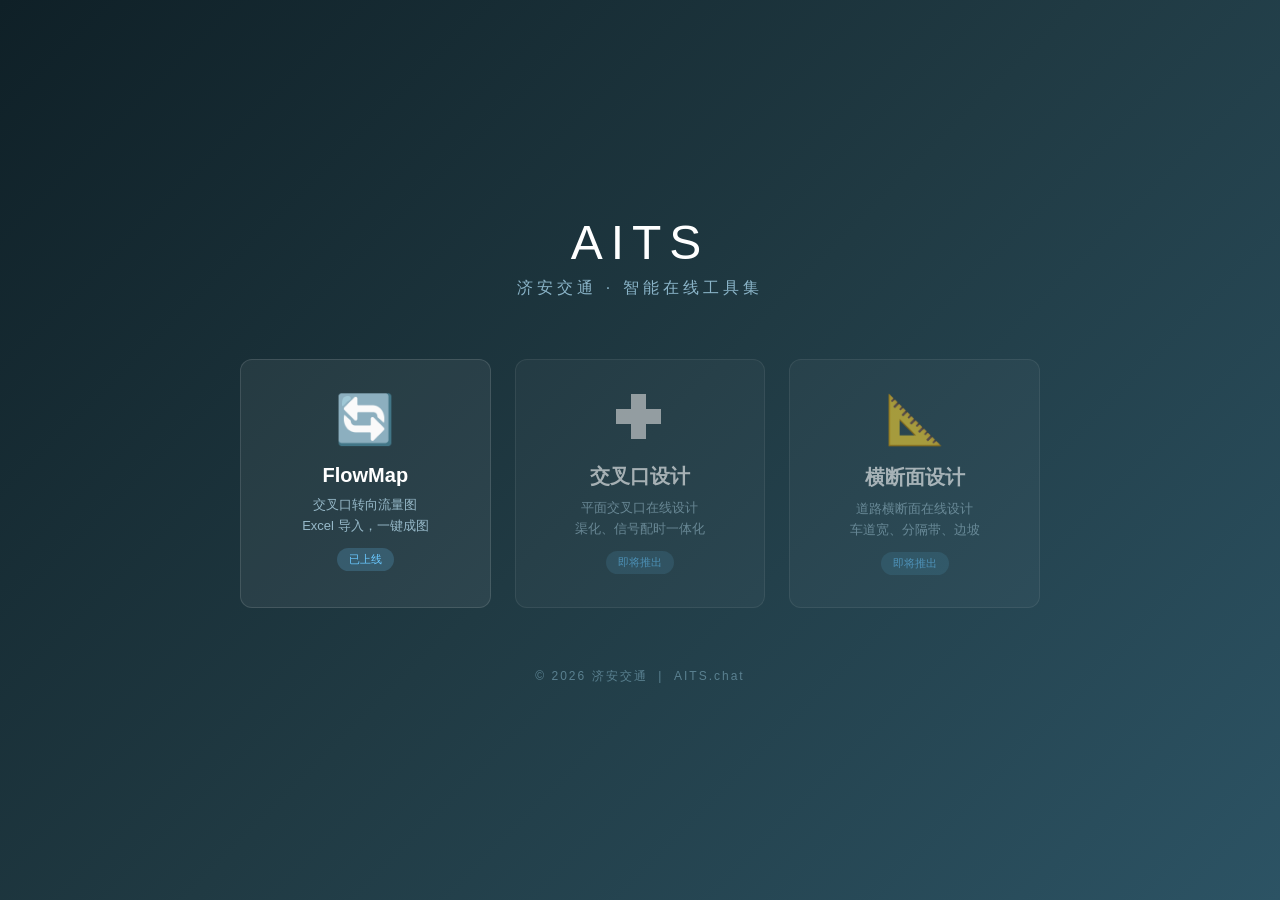
==== commit 5771a145: "架构重组：首页+子路径/flowmap/ /intersection/ /cross-section/" ====
--- a/index.html
+++ b/index.html
@@ -2,1378 +2,133 @@
 <html lang="zh-CN">
 <head>
 <meta charset="UTF-8">
-<script src="https://cdn.sheetjs.com/xlsx-0.20.2/package/dist/xlsx.full.min.js"></script>
 <meta name="viewport" content="width=device-width, initial-scale=1.0">
-<title>FlowMap 流量图设计 - Web版</title>
+<title>AITS — 智能交通系统在线工具</title>
 <style>
-*{margin:0;padding:0;box-sizing:border-box}
-body{font-family:'Microsoft YaHei','微软雅黑',sans-serif;background:#2b2b2b;color:#aaa;overflow:hidden;height:100vh}
-#app{display:flex;flex-direction:column;height:100vh}
-
-/* 顶部工具栏 */
-#toolbar{display:flex;align-items:center;padding:4px 12px;background:#1f1f1f;border-bottom:1px solid #333;gap:4px;flex-shrink:0}
-#toolbar button{background:transparent;border:none;color:#aaa;padding:8px 16px;font-size:14px;cursor:pointer;font-family:inherit;border-radius:2px}
-#toolbar button:hover{background:#2b2b2b;color:#fff}
-
-/* Popup Menu */
-#fileMenu{display:none;position:absolute;top:36px;left:12px;background:#2b2b2b;border:1px solid #444;z-index:100;min-width:100px}
-#fileMenu.show{display:block}
-#fileMenu div{padding:10px 20px;font-size:14px;cursor:pointer;color:#aaa}
-#fileMenu div:hover{background:#204544;color:#fff}
-
-/* 主区域 */
-#main{display:flex;flex:1;overflow:hidden}
-#canvasWrap{display:flex;align-items:center;justify-content:center;flex:1;min-width:0;padding:15px;position:relative}
-#flowCanvas{border:1px solid #444}
-
-/* 右侧输入面板 */
-#sidePanel{width:435px;background:#1f1f1f;display:flex;flex-direction:column;flex-shrink:0;overflow-y:auto}
-#sidePanel .panel-top{padding:15px 15px 0;display:flex;gap:0;align-items:flex-start}
-#sidePanel .panel-top button{flex:1;background:#1f1f1f;border:none;color:#aaa;padding:10px;font-size:14px;cursor:pointer;font-family:inherit}
-#sidePanel .panel-top button:hover{background:#2b2b2b;color:#fff}
-#flowForm{padding:15px}
-#flowForm table{width:100%;border-collapse:collapse;table-layout:fixed}
-#flowForm thead th{color:#aaa;font-size:13px;padding:5px 2px;text-align:center;font-weight:normal;border-bottom:1px solid #333}
-#flowForm thead th.subhead{font-size:11px;color:#888;border-bottom:none;padding:3px 2px}
-#flowForm td{padding:2px;text-align:center}
-#flowForm input[type=text],#flowForm input[type=number]{width:100%;background:#1f1f1f;border:1px solid #1f1f1f;color:#fff;font-size:14px;padding:6px 4px;text-align:center;font-family:inherit;border-radius:2px}
-#flowForm input[type=text]:focus,#flowForm input[type=number]:focus{outline:none;border-color:#448DCA}
-#flowForm input.readonly{color:#777;border:none}
-#flowForm input:disabled{color:#555}
-#flowForm .btn-row{display:flex;justify-content:flex-end;gap:4px;margin-top:8px}
-#flowForm .btn-row button{background:#1f1f1f;border:none;color:#aaa;padding:8px 16px;font-size:14px;cursor:pointer;font-family:inherit;border-radius:2px;width:85px}
-#flowForm .btn-row button:hover{background:#2b2b2b;color:#fff}
-#flowForm .id-cell{color:#fff;font-size:14px}
-
-/* 图形设置面板 */
-#graphPanel{display:none;position:absolute;top:50%;left:50%;transform:translate(-50%,-50%);background:#2b2b2b;border:1px solid #555;z-index:200;padding:20px;min-width:420px;color:#aaa}
-#graphPanel.show{display:block}
-#graphPanel h3{margin-bottom:15px;color:#fff;font-size:16px}
-#graphPanel .row{display:flex;align-items:center;margin-bottom:10px;gap:10px}
-#graphPanel .row label{width:80px;text-align:right;font-size:14px}
-#graphPanel .row select,#graphPanel .row input{background:#1f1f1f;border:1px solid #333;color:#fff;padding:4px 8px;font-size:14px;font-family:inherit}
-#graphPanel .color-swatch{width:30px;height:20px;border:1px solid #555;cursor:pointer}
-#graphPanel .btn-row{display:flex;justify-content:flex-end;gap:8px;margin-top:15px}
-#graphPanel .btn-row button{background:#1f1f1f;border:1px solid #333;color:#aaa;padding:6px 20px;font-size:14px;cursor:pointer;font-family:inherit;border-radius:2px}
-#graphPanel .btn-row button:hover{background:#333;color:#fff}
-
-/* 遮罩 */
-#overlay{display:none;position:fixed;top:0;left:0;width:100%;height:100%;background:rgba(0,0,0,0.5);z-index:150}
-#overlay.show{display:block}
-
-/* 提示信息 */
-#infoPanel{display:none;position:absolute;top:50%;left:50%;transform:translate(-50%,-50%);background:#2b2b2b;border:1px solid #555;z-index:200;padding:20px;min-width:350px;color:#aaa}
-#infoPanel.show{display:block}
-#infoPanel h3{margin-bottom:15px;color:#fff;font-size:16px}
-#infoPanel p{margin-bottom:8px;font-size:14px}
-#infoPanel .btn-row{display:flex;justify-content:flex-end;margin-top:15px}
-#infoPanel .btn-row button{background:#1f1f1f;border:1px solid #333;color:#aaa;padding:6px 20px;font-size:14px;cursor:pointer;font-family:inherit;border-radius:2px}
-#infoPanel .btn-row button:hover{background:#333;color:#fff}
+  * { margin: 0; padding: 0; box-sizing: border-box; }
+  body {
+    font-family: "Microsoft YaHei", "PingFang SC", sans-serif;
+    background: linear-gradient(135deg, #0f2027 0%, #203a43 50%, #2c5364 100%);
+    min-height: 100vh;
+    color: #e0e0e0;
+    display: flex;
+    flex-direction: column;
+    align-items: center;
+    justify-content: center;
+    padding: 20px;
+  }
+  .container { max-width: 800px; width: 100%; }
+  h1 {
+    font-size: 48px;
+    font-weight: 300;
+    letter-spacing: 8px;
+    text-align: center;
+    margin-bottom: 8px;
+    color: #fff;
+  }
+  .sub {
+    text-align: center;
+    color: #8ab4c8;
+    font-size: 16px;
+    letter-spacing: 4px;
+    margin-bottom: 60px;
+  }
+  .tools {
+    display: grid;
+    grid-template-columns: repeat(auto-fit, minmax(220px, 1fr));
+    gap: 24px;
+  }
+  .tool-card {
+    background: rgba(255,255,255,0.06);
+    border: 1px solid rgba(255,255,255,0.12);
+    border-radius: 12px;
+    padding: 32px 24px;
+    text-decoration: none;
+    color: #e0e0e0;
+    transition: all 0.3s;
+    display: flex;
+    flex-direction: column;
+    align-items: center;
+    text-align: center;
+  }
+  .tool-card:hover {
+    background: rgba(255,255,255,0.12);
+    border-color: rgba(255,255,255,0.25);
+    transform: translateY(-4px);
+    box-shadow: 0 12px 40px rgba(0,0,0,0.3);
+  }
+  .icon {
+    font-size: 48px;
+    margin-bottom: 16px;
+  }
+  .tool-name {
+    font-size: 20px;
+    font-weight: 700;
+    margin-bottom: 8px;
+    color: #fff;
+  }
+  .tool-desc {
+    font-size: 13px;
+    color: #96b8c8;
+    line-height: 1.6;
+  }
+  .tool-card.coming-soon {
+    opacity: 0.6;
+    cursor: default;
+  }
+  .tool-card.coming-soon:hover {
+    transform: none;
+    box-shadow: none;
+    background: rgba(255,255,255,0.06);
+    border-color: rgba(255,255,255,0.12);
+  }
+  .badge {
+    display: inline-block;
+    font-size: 11px;
+    background: rgba(106, 200, 255, 0.2);
+    color: #6ac8ff;
+    padding: 4px 12px;
+    border-radius: 20px;
+    margin-top: 12px;
+  }
+  .footer {
+    text-align: center;
+    margin-top: 60px;
+    font-size: 12px;
+    color: #5a8090;
+    letter-spacing: 2px;
+  }
 </style>
 </head>
 <body>
-<div id="app">
-  <div id="toolbar">
-    <button id="btnFile">文 件</button>
-    <button id="btnExcel">导入Excel</button>
-    <button id="btnTpl">下载模板</button>
-    <button id="btnGraph">显 示</button>
-    <button id="btnInfo">信 息</button>
-    <span style="flex:1"></span>
-    <span style="font-size:12px;color:#666">FlowMap v2.0 Web — 济安交通</span>
-  </div>
-  <div id="fileMenu">
-    <div id="miOpen">打 开 (.flw)</div>
-    <div id="miSave">保 存 (.flw)</div>
-    <div id="miExport">导出 PNG</div>
-  </div>
-  <div id="main">
-    <div id="canvasWrap">
-      <canvas id="flowCanvas"></canvas>
+<div class="container">
+  <h1>AITS</h1>
+  <p class="sub">济安交通 · 智能在线工具集</p>
+
+  <div class="tools">
+    <a class="tool-card" href="/flowmap/">
+      <div class="icon">🔄</div>
+      <div class="tool-name">FlowMap</div>
+      <div class="tool-desc">交叉口转向流量图<br>Excel 导入，一键成图</div>
+      <span class="badge">已上线</span>
+    </a>
+
+    <div class="tool-card coming-soon">
+      <div class="icon">✚</div>
+      <div class="tool-name">交叉口设计</div>
+      <div class="tool-desc">平面交叉口在线设计<br>渠化、信号配时一体化</div>
+      <span class="badge">即将推出</span>
     </div>
-    <div id="sidePanel">
-      <div class="panel-top">
-        <button id="btnReset">重 置</button>
-        <button id="btnRefresh">刷 新</button>
-      </div>
-      <div id="flowForm">
-        <table id="roadTable">
-          <colgroup>
-            <col style="width:28px">
-            <col style="width:24px">
-            <col style="width:85px">
-            <col style="width:58px">
-            <col style="width:56px">
-            <col style="width:60px">
-            <col style="width:64px">
-            <col style="width:60px">
-          </colgroup>
-          <thead>
-            <tr><th colspan="2">进口道</th><th>路名</th><th>角度</th><th colspan="4">流向及流量 (pcu/h)</th></tr>
-            <tr><th class="subhead"></th><th class="subhead"></th><th class="subhead"></th><th class="subhead"></th><th class="subhead">掉头</th><th class="subhead">左转</th><th class="subhead">直行</th><th class="subhead">右转</th></tr>
-          </thead>
-          <tbody>
-          </tbody>
-        </table>
-      </div>
+
+    <div class="tool-card coming-soon">
+      <div class="icon">📐</div>
+      <div class="tool-name">横断面设计</div>
+      <div class="tool-desc">道路横断面在线设计<br>车道宽、分隔带、边坡</div>
+      <span class="badge">即将推出</span>
     </div>
   </div>
+
+  <div class="footer">© 2026 济安交通 &nbsp;|&nbsp; AITS.chat</div>
 </div>
-
-<!-- 图形设置 -->
-<div id="overlay"></div>
-<div id="graphPanel">
-  <h3>图形显示设置</h3>
-  <div class="row"><label>流量比例</label><select id="gsFlowRatio"><option value="0.5">0.5</option><option value="1" selected>1.0</option><option value="1.5">1.5</option><option value="2">2.0</option></select></div>
-  <div class="row"><label>字体族</label><select id="gsFontFamily"><option value="微软雅黑">微软雅黑</option><option value="宋体">宋体</option><option value="黑体">黑体</option><option value="楷体">楷体</option><option value="Arial">Arial</option></select></div>
-  <div class="row"><label>字体大小</label><select id="gsFontSize"></select></div>
-  <div class="row"><label>字体颜色</label><input type="color" id="gsFontColor" value="#808080"></div>
-  <div class="row"><label>流量表</label><select id="gsFlag"><option value="1">显示</option><option value="0">隐藏</option></select></div>
-  <div class="row"><label>表格比例</label><input type="range" id="gsScale" min="1" max="40" value="15" style="flex:1"></div>
-  <div class="row"><label>道路1颜色</label><input type="color" id="gsRoadColor0" value="#f2592d"><div class="color-swatch" id="sw0" style="background:#f2592d"></div></div>
-  <div class="row"><label>道路2颜色</label><input type="color" id="gsRoadColor1" value="#0068a5"><div class="color-swatch" id="sw1" style="background:#0068a5"></div></div>
-  <div class="row"><label>道路3颜色</label><input type="color" id="gsRoadColor2" value="#ffc500"><div class="color-swatch" id="sw2" style="background:#ffc500"></div></div>
-  <div class="row"><label>道路4颜色</label><input type="color" id="gsRoadColor3" value="#118b0f"><div class="color-swatch" id="sw3" style="background:#118b0f"></div></div>
-  <div class="row"><label>背景颜色</label><input type="color" id="gsBgColor" value="#2b2b2b"><div class="color-swatch" id="swBg" style="background:#2b2b2b"></div></div>
-  <div class="btn-row">
-    <button id="gsCancel">取 消</button>
-    <button id="gsApply">确 定</button>
-  </div>
-</div>
-
-<!-- 关于 -->
-<div id="infoPanel">
-  <h3>FlowMap 流量图设计软件</h3>
-  <p>版本：v2.0 Web</p>
-  <p>济安交通工程咨询有限公司</p>
-  <p>基于原 WPF 桌面版翻译为纯前端 Web 应用</p>
-  <p>支持三叉口、四叉口交叉口流量图绘制</p>
-  <p>支持 .flw 文件读写</p>
-  <div class="btn-row"><button id="infoClose">关 闭</button></div>
-</div>
-
-<input type="file" id="fileInput" accept=".flw" style="display:none">
-<input type="file" id="excelInput" accept=".xlsx,.xls" style="display:none">
-
-<script>
-// ==================== 数据模型 ====================
-class FlowInfo {
-  constructor(flowValue, startId, endId, turnShow) {
-    this.flowValue = flowValue || 0;
-    this.startId = startId || '';
-    this.endId = endId || '';
-    this.turnShow = turnShow || 0; // 0=掉头 1=左转 2=直行 3=右转
-  }
-}
-class Flows {
-  constructor() { this.flowList = []; }
-}
-class RoadInfo {
-  constructor(roadId, roadName, roadDir) {
-    this.roadId = roadId || '';
-    this.roadName = roadName || '';
-    this.roadDir = roadDir || 0;
-    this.flowsList = [new Flows()];
-  }
-}
-// 全局显示设置
-const DisplaySettings = {
-  fontsize: 14,
-  fontfamily: '微软雅黑',
-  fontcolor: '#808080',
-  flag: true,        // 是否显示流量表
-  scale: 0.15,
-  roadColors: ['#f2592d','#0068a5','#ffc500','#118b0f'],
-  backgroundColor: '#2b2b2b',
-  flowRatio: 1,
-  zoomRatio: 1,
-  moveX: 0,
-  moveY: 0
-};
-
-// ==================== 计算引擎 (翻译自Calculate.cs) ====================
-const Calc = {
-  // 求两直线交点
-  getCrossPoint(p1, p2, p3, p4) {
-    const cp = {x:0, y:0};
-    if (p1.x === p2.x) {
-      cp.x = p1.x;
-      cp.y = cp.x * (p4.y - p3.y) / (p4.x - p3.x) + (p4.x * p3.y - p3.x * p4.y) / (p4.x - p3.x);
-    } else if (p3.x === p4.x) {
-      cp.x = p3.x;
-      cp.y = cp.x * (p2.y - p1.y) / (p2.x - p1.x) + (p2.x * p1.y - p1.x * p2.y) / (p2.x - p1.x);
-    } else {
-      const a1 = (p2.y - p1.y) / (p2.x - p1.x);
-      const b1 = p1.y - a1 * p1.x;
-      const a2 = (p4.y - p3.y) / (p4.x - p3.x);
-      const b2 = p3.y - a2 * p3.x;
-      cp.x = (b2 - b1) / (a1 - a2);
-      cp.y = (a1 * b2 - a2 * b1) / (a1 - a2);
-    }
-    return cp;
-  },
-
-  // 获取路段长度
-  getLinkLength(midWidth, midHeight, roadDir) {
-    const rad = Math.PI * roadDir / 180;
-    if (Math.abs(Math.tan(rad)) * midWidth * 0.675 <= midHeight * 0.675) {
-      return midWidth * 0.675 / Math.abs(Math.cos(rad));
-    } else {
-      return midHeight * 0.675 / Math.abs(Math.sin(rad));
-    }
-  },
-
-  // 获取直行终点ID
-  getStraightPointID(pointID, roadList) {
-    let straPointID = -1;
-    let minDiff = 180;
-    if (roadList.length === 4) {
-      for (let i = 0; i < roadList.length; i++) {
-        const diff = Math.abs(Math.abs(roadList[i].roadDir - roadList[pointID].roadDir) - 180);
-        if (diff < minDiff && Math.abs(pointID - i) === 2) {
-          minDiff = diff;
-          straPointID = i;
-        }
-      }
-    }
-    return straPointID;
-  },
-
-  // 获取转向点直行夹角
-  getLinkTurnDir(pList1, pList2, roadList) {
-    const dirList = [];
-    for (let i = 0; i < roadList.length; i++) {
-      const straID = this.getStraightPointID(i, roadList);
-      if (straID === -1) {
-        if (roadList[i].roadDir < 180) dirList.push(roadList[i].roadDir);
-        else dirList.push(roadList[i].roadDir - 180);
-      } else {
-        for (let j = 0; j < roadList.length; j++) {
-          if (j === straID) {
-            if (pList2[j].x !== pList1[i].x) {
-              const tanD = (pList2[j].y - pList1[i].y) / (pList2[j].x - pList1[i].x);
-              let dir = -Math.round(Math.atan(tanD) * 180 / Math.PI);
-              if (dir < 0) dir += 180;
-              dirList.push(dir);
-            } else {
-              dirList.push(90);
-            }
-          }
-        }
-      }
-    }
-    return dirList;
-  },
-
-  // 获取路段起始中心夹角
-  getLinkCenterDir(roadList) {
-    return roadList.map(r => r.roadDir >= 180 ? r.roadDir - 180 : r.roadDir);
-  },
-
-  // 获取转向中心点
-  getLinkTurnCenterPoint(iW, iH, roadList) {
-    const mw = iW / 2;
-    const mh = iH / 2;
-    const oldPoints = roadList.map(r => {
-      const len = this.getLinkLength(mw, mh, r.roadDir);
-      const rad = Math.PI * r.roadDir / 180;
-      return { x: mw + Math.cos(rad) * len / 2, y: mh - Math.sin(rad) * len / 2 };
-    });
-    return oldPoints;
-  },
-
-  // 获取路段起始中心点
-  getLinkCenterPoint(iW, iH, roadList) {
-    const turnPoints = this.getLinkTurnCenterPoint(iW, iH, roadList);
-    const dirList = this.getLinkCenterDir(roadList);
-    const mw = iW / 2;
-    const mh = iH / 2;
-    return roadList.map((r, i) => {
-      let d = dirList[i];
-      if (Math.abs(r.roadDir - d) > 90) d += 180;
-      const len = this.getLinkLength(mw, mh, d);
-      const rad = Math.PI * d / 180;
-      return { x: turnPoints[i].x + Math.cos(rad) * len / 2, y: turnPoints[i].y - Math.sin(rad) * len / 2 };
-    });
-  },
-
-  // 获取路段流量（进口/出口）
-  getLinkFlow(roadList, type, roadID) {
-    let sum = 0;
-    for (const ri of roadList) {
-      for (const flow of ri.flowsList[0].flowList) {
-        if (type === 'in' && flow.startId === roadID) sum += flow.flowValue;
-        if (type === 'out' && flow.endId === roadID) sum += flow.flowValue;
-      }
-    }
-    return sum;
-  },
-
-  // 获取任意偏移点
-  getShiftPoint(pointList, roadList, type, delta) {
-    const inPts = [], outPts = [];
-    const dirList = this.getLinkCenterDir(roadList);
-    for (let i = 0; i < roadList.length; i++) {
-      const dir = dirList[i] * Math.PI / 180;
-      const sinD = Math.sin(dir), cosD = Math.cos(dir);
-      if (Math.abs(roadList[i].roadDir - dirList[i]) < 90) {
-        inPts.push({ x: pointList[i].x - delta * sinD, y: pointList[i].y - delta * cosD });
-        outPts.push({ x: pointList[i].x + delta * sinD, y: pointList[i].y + delta * cosD });
-      } else {
-        inPts.push({ x: pointList[i].x + delta * sinD, y: pointList[i].y + delta * cosD });
-        outPts.push({ x: pointList[i].x - delta * sinD, y: pointList[i].y - delta * cosD });
-      }
-    }
-    return type === 'in' ? inPts : outPts;
-  },
-
-  // 获取进出口偏移量列表
-  getDeltaList(roadList, iW, iH, maxFlow, type) {
-    const thickness = this.getLinkThickness(roadList, maxFlow);
-    const inHalf = [], outHalf = [];
-    for (const ri of roadList) {
-      inHalf.push(this.getLinkFlow(roadList, 'in', ri.roadId) * thickness / 2);
-      outHalf.push(this.getLinkFlow(roadList, 'out', ri.roadId) * thickness / 2);
-    }
-    const minDelta = iW * 15 / 500;
-    const inD = [], outD = [];
-    for (let j = 0; j < roadList.length; j++) {
-      const straID = this.getStraightPointID(j, roadList);
-      if (straID !== -1) {
-        inD.push(Math.max(inHalf[j], outHalf[straID]) + minDelta);
-        outD.push(Math.max(outHalf[j], inHalf[straID]) + minDelta);
-      } else {
-        inD.push(inHalf[j] + minDelta);
-        outD.push(outHalf[j] + minDelta);
-      }
-    }
-    return type === 'in' ? inD : outD;
-  },
-
-  // 获取偏移后的路段中心点
-  getLinkCenterShiftPoint(pointList, roadList, type, maxFlow, iW, iH) {
-    const deltaList = this.getDeltaList(roadList, iW, iH, maxFlow, type);
-    const dirList = this.getLinkCenterDir(roadList);
-    const inPts = [], outPts = [];
-    for (let i = 0; i < roadList.length; i++) {
-      const dir = dirList[i] * Math.PI / 180;
-      const delta = deltaList[i];
-      const sinD = Math.sin(dir), cosD = Math.cos(dir);
-      if (Math.abs(roadList[i].roadDir - dirList[i]) < 90) {
-        inPts.push({ x: pointList[i].x - delta * sinD, y: pointList[i].y - delta * cosD });
-        outPts.push({ x: pointList[i].x + delta * sinD, y: pointList[i].y + delta * cosD });
-      } else {
-        inPts.push({ x: pointList[i].x + delta * sinD, y: pointList[i].y + delta * cosD });
-        outPts.push({ x: pointList[i].x - delta * sinD, y: pointList[i].y - delta * cosD });
-      }
-    }
-    return type === 'in' ? inPts : outPts;
-  },
-
-  // 线段上按比例取点
-  getPoint(p1, p2, ratio) {
-    if (p1.x === p2.x) {
-      const deltaY = Math.abs(p1.y - p2.y) * ratio;
-      return { x: p1.x, y: p1.y + deltaY < p2.y ? p1.y + deltaY : p1.y - deltaY };
-    }
-    if (p1.y === p2.y) {
-      const deltaX = Math.abs(p1.x - p2.x) * ratio;
-      return { x: p1.x + deltaX < p2.x ? p1.x + deltaX : p1.x - deltaX, y: p1.y };
-    }
-    return { x: ratio * p2.x + (1 - ratio) * p1.x, y: ratio * p2.y + (1 - ratio) * p1.y };
-  },
-
-  // 获取流量宽度比例
-  getLinkThickness(roadList, maxFlow) {
-    let max = maxFlow;
-    for (const ri of roadList) {
-      for (const flow of ri.flowsList[0].flowList) {
-        if (flow.flowValue > max) max = flow.flowValue;
-      }
-    }
-    return 50 * DisplaySettings.flowRatio / max;
-  },
-
-  // 根据流量获取转向点偏移
-  getLinkTurnPointByFlow(pointList, roadList, type, startID, endID, turnShow, thickness) {
-    let sumFlow, delta = 0;
-    let inId = parseInt(startID), outId = parseInt(endID);
-    if (type === 'in') {
-      sumFlow = this.getLinkFlow(roadList, 'in', startID);
-    } else {
-      sumFlow = this.getLinkFlow(roadList, 'out', endID);
-    }
-    for (const ri of roadList) {
-      if (type === 'in') {
-        if (ri.roadId === startID) {
-          for (const fi of ri.flowsList[0].flowList) {
-            if (fi.turnShow < turnShow) delta += fi.flowValue;
-            if (fi.turnShow === turnShow) delta += fi.flowValue / 2;
-          }
-        }
-      } else {
-        for (const fi of ri.flowsList[0].flowList) {
-          if (fi.endId === endID && fi.turnShow <= turnShow) {
-            if (fi.startId === startID) delta += fi.flowValue / 2;
-            else delta += fi.flowValue;
-          }
-        }
-      }
-    }
-    let ri;
-    for (const r of roadList) {
-      if (r.roadId === startID) inId = roadList.indexOf(r);
-      if (r.roadId === endID) outId = roadList.indexOf(r);
-    }
-    if (type === 'in') {
-      ri = roadList[inId];
-      return this.getShiftPoint(pointList, [ri], type, (delta - sumFlow / 2) * thickness)[0];
-    } else {
-      ri = roadList[outId];
-      return this.getShiftPoint(pointList, [ri], type, (delta - sumFlow / 2) * thickness)[0];
-    }
-  }
-};
-
-// ==================== 绘图引擎 (翻译自Draw.cs) ====================
-const Drawer = {
-  // 画三角形箭头
-  drawTriangle(ctx, p1, p2, width, height, color) {
-    ctx.save();
-    ctx.fillStyle = color;
-    ctx.strokeStyle = color;
-    ctx.lineWidth = 1;
-    ctx.beginPath();
-    let pts;
-    if (p1.x === p2.x) {
-      pts = [{x:p2.x + width/2, y:p2.y},{x:p2.x - width/2, y:p2.y}];
-      pts.push({x:p2.x, y: p2.y - height < p1.y ? p2.y - height : p2.y + height});
-    } else if (p1.y === p2.y) {
-      pts = [{x:p2.x, y:p2.y - width/2},{x:p2.x, y:p2.y + width/2}];
-      pts.push({x: p2.x + height > p1.x ? p2.x + height : p2.x - height, y:p2.y});
-    } else {
-      const ratio = (p2.y - p1.y) / (p2.x - p1.x);
-      const denom = 2 * Math.sqrt(1 + ratio * ratio);
-      pts = [
-        {x:p2.x + width * ratio / denom, y:p2.y - width / denom},
-        {x:p2.x - width * ratio / denom, y:p2.y + width / denom}
-      ];
-      const hx = p2.x + height / Math.sqrt(1 + ratio * ratio);
-      pts.push({x: hx > p1.x ? hx : p2.x - height / Math.sqrt(1 + ratio * ratio),
-                y: hx > p1.x ? p2.y + ratio * height / Math.sqrt(1 + ratio * ratio) :
-                               p2.y - ratio * height / Math.sqrt(1 + ratio * ratio)});
-    }
-    ctx.moveTo(pts[0].x, pts[0].y);
-    ctx.lineTo(pts[1].x, pts[1].y);
-    ctx.lineTo(pts[2].x, pts[2].y);
-    ctx.closePath();
-    ctx.fill();
-    ctx.stroke();
-    ctx.restore();
-  },
-
-  // 画转向路径
-  drawTurn(ctx, sp, stp, etp, ep, stcp, etcp, rd1, rd2, color, thickness, iW, iH) {
-    ctx.save();
-    ctx.strokeStyle = color;
-    ctx.lineWidth = Math.max(1, thickness);
-    ctx.lineCap = 'round';
-    ctx.lineJoin = 'round';
-    ctx.beginPath();
-    ctx.moveTo(sp.x, sp.y);
-
-    let sTP = {...stp}, eTP = {...etp};
-    const centerPt = { x: (stp.x + etp.x) / 2, y: (stp.y + etp.y) / 2 };
-
-    if (stcp.x === etcp.x && stcp.y === etcp.y) {
-      // 掉头
-      sTP = Calc.getPoint(stp, sp, 0.3);
-      eTP = Calc.getPoint(etp, ep, 0.5);
-      ctx.lineTo(sTP.x, sTP.y);
-      ctx.quadraticCurveTo(centerPt.x, centerPt.y, eTP.x, eTP.y);
-    } else if (Math.abs(rd1 - rd2) === 180) {
-      // 直行
-      ctx.lineTo(sTP.x, sTP.y);
-      ctx.quadraticCurveTo(centerPt.x, centerPt.y, eTP.x, eTP.y);
-    } else {
-      // 左转/右转
-      if (Math.abs(rd1 - rd2) <= 90 || Math.abs(rd1 - rd2) >= 270) {
-        const tarLen = 0.25 * Calc.getLinkLength(iW / 2, iH / 2, rd2);
-        if (Math.abs(stp.y - etp.y) < tarLen) {
-          if (rd1 >= 180 && rd1 <= 270 && (rd2 - rd1) > 0) {
-            eTP = Calc.getPoint(etp, ep, 0.5);
-          } else {
-            eTP = Calc.getPoint(etp, ep, 0.5);
-            sTP = Calc.getPoint(stp, sp, 0.3);
-          }
-        } else {
-          if (Math.abs(stp.x - etp.x) < tarLen) {
-            if (rd1 >= 180 && rd1 <= 270 && (rd2 - rd1) > 0) {
-              sTP = Calc.getPoint(stp, sp, 0.5);
-            } else {
-              eTP = Calc.getPoint(etp, ep, 0.5);
-              sTP = Calc.getPoint(stp, sp, 0.3);
-            }
-          }
-        }
-      }
-      ctx.lineTo(sTP.x, sTP.y);
-      const cp = Calc.getCrossPoint(sp, sTP, eTP, ep);
-      ctx.quadraticCurveTo(cp.x, cp.y, eTP.x, eTP.y);
-    }
-    ctx.lineTo(ep.x, ep.y);
-    ctx.stroke();
-    ctx.restore();
-  },
-
-  // 画路段名称文字
-  drawText(ctx, iW, iH, roadList, delta) {
-    const pts = Calc.getLinkCenterPoint(iW, iH, roadList);
-    const dirs = Calc.getLinkCenterDir(roadList);
-    for (let i = 0; i < roadList.length; i++) {
-      const name = roadList[i].roadName;
-      ctx.save();
-      ctx.font = `${DisplaySettings.fontsize}px "${DisplaySettings.fontfamily}"`;
-      const metrics = ctx.measureText(name);
-      const tw = metrics.width + 8;
-
-      // 计算偏移后的位置（偏移delta像素）
-      const d = dirs[i];
-      let dir = d * Math.PI / 180;
-      let cx, cy;
-      if (Math.abs(roadList[i].roadDir - d) < 90) {
-        cx = pts[i].x + delta * Math.cos(dir);
-        cy = pts[i].y - delta * Math.sin(dir);
-      } else {
-        cx = pts[i].x - delta * Math.cos(dir);
-        cy = pts[i].y + delta * Math.sin(dir);
-      }
-
-      // 旋转并绘制
-      const angle = (270 - roadList[i].roadDir) * Math.PI / 180;
-      ctx.translate(cx, cy);
-      ctx.rotate(angle);
-      ctx.fillStyle = DisplaySettings.fontcolor;
-      ctx.textAlign = 'center';
-      ctx.textBaseline = 'middle';
-      ctx.fillText(name, 0, 0);
-      ctx.restore();
-    }
-  },
-
-  // 画路段转向
-  drawLinkTurn(ctx, roadList, iW, iH, maxFlow) {
-    const thickness = Calc.getLinkThickness(roadList, maxFlow);
-    const colors = DisplaySettings.roadColors;
-
-    const centerPts = Calc.getLinkCenterPoint(iW, iH, roadList);
-    const turnPts = Calc.getLinkTurnCenterPoint(iW, iH, roadList);
-
-    const inCenterPts = Calc.getLinkCenterShiftPoint(centerPts, roadList, 'in', maxFlow, iW, iH);
-    const inTurnPts = Calc.getLinkCenterShiftPoint(turnPts, roadList, 'in', maxFlow, iW, iH);
-    const outCenterPts = Calc.getLinkCenterShiftPoint(centerPts, roadList, 'out', maxFlow, iW, iH);
-    const outTurnPts = Calc.getLinkCenterShiftPoint(turnPts, roadList, 'out', maxFlow, iW, iH);
-
-    for (let i = 0; i < roadList.length; i++) {
-      const straID = Calc.getStraightPointID(i, roadList);
-      for (let j = 0; j < roadList.length; j++) {
-        const outFlowVal = Calc.getLinkFlow(roadList, 'out', roadList[j].roadId);
-        for (const flow of roadList[i].flowsList[0].flowList) {
-          if (flow.startId === roadList[i].roadId && flow.endId === roadList[j].roadId) {
-            const p1 = Calc.getLinkTurnPointByFlow([inCenterPts[i]], roadList, 'in', flow.startId, flow.endId, flow.turnShow, thickness);
-            const p2 = Calc.getLinkTurnPointByFlow([inTurnPts[i]], roadList, 'in', flow.startId, flow.endId, flow.turnShow, thickness);
-            const p3 = Calc.getLinkTurnPointByFlow([outCenterPts[j]], roadList, 'out', flow.startId, flow.endId, flow.turnShow, thickness);
-            const p4 = Calc.getLinkTurnPointByFlow([outTurnPts[j]], roadList, 'out', flow.startId, flow.endId, flow.turnShow, thickness);
-            const p5 = Calc.getPoint(p3, p4, 0.4);
-
-            // 画转向曲线
-            this.drawTurn(ctx, p1, p2, p4, p5, turnPts[i], turnPts[j],
-              roadList[i].roadDir, roadList[j].roadDir, colors[i],
-              Math.ceil(flow.flowValue * thickness), iW, iH);
-
-            // 画箭头
-            if (j === straID) {
-              const aw = 1.75 * outFlowVal * thickness;
-              const dist = Math.sqrt(Math.pow(outCenterPts[j].y - outTurnPts[j].y, 2) + Math.pow(outCenterPts[j].x - outTurnPts[j].x, 2));
-              const ah = 0.4 * dist;
-              const arrowP = Calc.getPoint(outCenterPts[j], outTurnPts[j], 0.4);
-              this.drawTriangle(ctx, outTurnPts[j], arrowP, aw, ah, colors[i]);
-            }
-            if (straID === -1 && j === i) {
-              const toutFlow = Calc.getLinkFlow(roadList, 'out', roadList[i].roadId);
-              const aw = 1.75 * toutFlow * thickness;
-              const dist = Math.sqrt(Math.pow(outCenterPts[j].y - outTurnPts[j].y, 2) + Math.pow(outCenterPts[j].x - outTurnPts[j].x, 2));
-              const ah = 0.4 * dist;
-              const arrowP = Calc.getPoint(outCenterPts[i], outTurnPts[i], 0.4);
-              this.drawTriangle(ctx, outTurnPts[j], arrowP, aw, ah, colors[i]);
-            }
-          }
-        }
-      }
-    }
-  },
-
-  // 画流量表
-  // 表格放在每条路的远端外侧（无箭头的一端），不压流线和路名
-  getTablePosition(roadDir, iW, iH, gridW, gridH, scale) {
-    const mw = iW / 2, mh = iH / 2;
-    let dir = ((roadDir % 360) + 360) % 360;
-    const rad = dir * Math.PI / 180;
-
-    /* ---- 第一步：道路远端端点 ---- */
-    const roadLen = Calc.getLinkLength(mw, mh, roadDir);
-    const farX = mw + Math.cos(rad) * roadLen;
-    const farY = mh - Math.sin(rad) * roadLen;
-
-    /* ---- 第二步：从远端沿道路方向再往外推 ---- */
-    const pushDist = Math.max(gridW * 0.5, iW * scale * 0.10);
-    const tipX = farX + Math.cos(rad) * pushDist;
-    const tipY = farY - Math.sin(rad) * pushDist;
-
-    /* ---- 第三步：垂直偏移（+90° 逆时针），推向对应外角落 ---- */
-    //   东0°→右上  西180°→左下  北90°→左上  南270°→右下
-    const perpRad = (roadDir + 90) * Math.PI / 180;
-    // 南北路垂直偏移略小，贴紧道路绕行线
-    const isNS = (dir > 45 && dir < 135) || (dir > 225 && dir < 315);
-    const perpDist = gridW * (isNS ? 0.33 : 0.40);
-
-    let ax = tipX + Math.cos(perpRad) * perpDist - gridW / 2;
-    let ay = tipY - Math.sin(perpRad) * perpDist - gridH / 2;
-
-    /* ---- 第四步：边界钳制，防溢出画布 ---- */
-    const m = 12;
-    ax = Math.max(m, Math.min(iW - gridW - m, ax));
-    ay = Math.max(m, Math.min(iH - gridH - m, ay));
-
-    return { x: ax, y: ay };
-  },
-
-  drawFlowTable(ctx, roadList, iW, iH, scale, delta, maxFlow) {
-    const turnColors = {0:'#f2592d', 1:'#0068a5', 2:'#44cc44', 3:'#ffaa00'};
-    const turnLabels = {0:'掉', 1:'左', 2:'直', 3:'右'};
-
-    for (let i = 0; i < roadList.length; i++) {
-      const oldFlows = roadList[i].flowsList[0].flowList;
-      const newFlows = oldFlows.filter(f => f.flowValue !== 0);
-      const colNum = newFlows.length;
-      if (colNum === 0) continue;
-
-      // 表格尺寸
-      const fontSize = this.getFontSize(iW);
-      const colW = Math.max(22, fontSize * 2.8);
-      const headerH = fontSize * 1.6;
-      const valueH = fontSize * 1.4;
-      const gridW = colNum * colW;
-      const gridH = headerH + valueH;
-
-      // 根据路段实际几何计算安全位置
-      const anchor = this.getTablePosition(roadList[i].roadDir, iW, iH, gridW, gridH, scale);
-      const gridX = anchor.x;
-      const gridY = anchor.y;
-
-      ctx.save();
-      ctx.fillStyle = '#ffffff';
-      ctx.fillRect(gridX, gridY, gridW, gridH);
-      ctx.strokeStyle = '#888888';
-      ctx.lineWidth = 0.5;
-      ctx.strokeRect(gridX, gridY, gridW, gridH);
-
-      // 分割线
-      ctx.strokeStyle = '#aaa';
-      ctx.lineWidth = 0.5;
-      ctx.beginPath();
-      ctx.moveTo(gridX, gridY + headerH);
-      ctx.lineTo(gridX + gridW, gridY + headerH);
-      for (let s = 1; s < colNum; s++) {
-        const sx = gridX + s * colW;
-        ctx.moveTo(sx, gridY); ctx.lineTo(sx, gridY + gridH);
-      }
-      ctx.stroke();
-
-      // 填充转向中文 + 流量值
-      for (let k = 0; k < colNum; k++) {
-        const cx = gridX + (k + 0.5) * colW;
-        const turnVal = parseInt(newFlows[k].turnShow);
-
-        ctx.fillStyle = turnColors[turnVal] || '#888';
-        ctx.font = `bold ${fontSize * 0.85}px "${DisplaySettings.fontfamily}"`;
-        ctx.textAlign = 'center';
-        ctx.textBaseline = 'middle';
-        ctx.fillText(turnLabels[turnVal] || '?', cx, gridY + headerH / 2);
-
-        const txt = newFlows[k].flowValue.toString();
-        ctx.fillStyle = '#000000';
-        ctx.font = `${fontSize * 0.8}px "${DisplaySettings.fontfamily}"`;
-        ctx.fillText(txt, cx, gridY + headerH + valueH / 2);
-      }
-      ctx.restore();
-    }
-  },
-
-  getFontSize(iW) {
-    return Math.max(11, 1 * (DisplaySettings.scale * iW / 10));
-  },
-
-  // 主渲染函数
-  renderAll(ctx, iW, iH, roadList) {
-    const maxFlow = 8000;
-
-    // 绘制转向flows
-    this.drawLinkTurn(ctx, roadList, iW, iH, maxFlow);
-    // 绘制路段名
-    this.drawText(ctx, iW, iH, roadList, 15);
-    // 绘制流量表
-    if (DisplaySettings.flag) {
-      this.drawFlowTable(ctx, roadList, iW, iH, DisplaySettings.scale, 10, maxFlow);
-    }
-  }
-};
-
-// ==================== 应用控制器 ====================
-const App = {
-  roadList: [],
-  canvas: null,
-  ctx: null,
-  canvasSize: 500,
-
-  init() {
-    this.canvas = document.getElementById('flowCanvas');
-    this.ctx = this.canvas.getContext('2d');
-    this.buildRoadTable();
-    this.resetDefaults();
-    this.bindEvents();
-    this.resizeCanvas();
-    this.refresh();
-  },
-
-  buildRoadTable() {
-    const tbl = document.getElementById('roadTable');
-    for (let i = 0; i < 4; i++) {
-      const row = tbl.insertRow();
-      row.insertCell().innerHTML = `<input type="checkbox" id="cb${i}" data-idx="${i}" checked>`;
-      row.insertCell().innerHTML = `<span class="id-cell">${i+1}</span>`;
-      row.insertCell().innerHTML = `<input type="text" id="tbName${i}" value="">`;
-      row.insertCell().innerHTML = `<input type="number" id="tbDir${i}" value="">`;
-      row.insertCell().innerHTML = `<input type="number" id="tbTurn${i}" value="">`;
-      row.insertCell().innerHTML = `<input type="number" id="tbLeft${i}" value="">`;
-      row.insertCell().innerHTML = `<input type="number" id="tbStraight${i}" value="">`;
-      row.insertCell().innerHTML = `<input type="number" id="tbRight${i}" value="">`;
-    }
-  },
-
-  resetDefaults() {
-    const defs = [
-      {name:'东路', dir:0, turn:100, left:300, straight:1000, right:300},
-      {name:'北路', dir:90, turn:100, left:300, straight:1000, right:300},
-      {name:'西路', dir:180, turn:100, left:300, straight:1000, right:300},
-      {name:'南路', dir:270, turn:100, left:300, straight:1000, right:300}
-    ];
-    defs.forEach((d, i) => {
-      this.setVal(`tbName${i}`, d.name);
-      this.setVal(`tbDir${i}`, d.dir);
-      this.setVal(`tbTurn${i}`, d.turn);
-      this.setVal(`tbLeft${i}`, d.left);
-      this.setVal(`tbStraight${i}`, d.straight);
-      this.setVal(`tbRight${i}`, d.right);
-      const cb = document.getElementById(`cb${i}`);
-      if (cb) cb.checked = true;
-      this.setReadonly(i, false);
-    });
-    DisplaySettings.zoomRatio = 1;
-    DisplaySettings.moveX = 0;
-    DisplaySettings.moveY = 0;
-  },
-
-  setVal(id, val) { const el = document.getElementById(id); if (el) el.value = val; },
-  val(id) { const el = document.getElementById(id); return el ? el.value : ''; },
-
-  setReadonly(idx, readonly) {
-    const tags = ['tbName','tbDir','tbTurn','tbLeft','tbStraight','tbRight'];
-    tags.forEach(t => {
-      const el = document.getElementById(t + idx);
-      if (el) {
-        el.readOnly = readonly;
-        if (readonly) el.classList.add('readonly');
-        else el.classList.remove('readonly');
-      }
-    });
-  },
-
-  // 获取方向名称
-  getRoadDirName(dir) {
-    if (dir < 22.5 || dir > 337.5) return '东';
-    if (dir < 67.5) return '东北';
-    if (dir < 112.5) return '北';
-    if (dir < 157.5) return '西北';
-    if (dir < 202.5) return '西';
-    if (dir < 247.5) return '西南';
-    if (dir < 292.5) return '南';
-    return '东南';
-  },
-
-  // 从UI读取roadList
-  getRoadList() {
-    const rl = [];
-    const roadFlags = [0,1,2,3].map(i => {
-      const cb = document.getElementById(`cb${i}`);
-      return !(cb && cb.checked);
-    });
-    const names = [0,1,2,3].map(i => this.val(`tbName${i}`));
-    const dirs = [0,1,2,3].map(i => parseInt(this.val(`tbDir${i}`)) || 0);
-    const flows = [];
-    flows.push(new FlowInfo(parseInt(this.val('tbTurn0'))||0, '0','0',0));
-    flows.push(new FlowInfo(parseInt(this.val('tbLeft0'))||0, '0','3',1));
-    flows.push(new FlowInfo(parseInt(this.val('tbStraight0'))||0, '0','2',2));
-    flows.push(new FlowInfo(parseInt(this.val('tbRight0'))||0, '0','1',3));
-    flows.push(new FlowInfo(parseInt(this.val('tbTurn1'))||0, '1','1',0));
-    flows.push(new FlowInfo(parseInt(this.val('tbLeft1'))||0, '1','0',1));
-    flows.push(new FlowInfo(parseInt(this.val('tbStraight1'))||0, '1','3',2));
-    flows.push(new FlowInfo(parseInt(this.val('tbRight1'))||0, '1','2',3));
-    flows.push(new FlowInfo(parseInt(this.val('tbTurn2'))||0, '2','2',0));
-    flows.push(new FlowInfo(parseInt(this.val('tbLeft2'))||0, '2','1',1));
-    flows.push(new FlowInfo(parseInt(this.val('tbStraight2'))||0, '2','0',2));
-    flows.push(new FlowInfo(parseInt(this.val('tbRight2'))||0, '2','3',3));
-    flows.push(new FlowInfo(parseInt(this.val('tbTurn3'))||0, '3','3',0));
-    flows.push(new FlowInfo(parseInt(this.val('tbLeft3'))||0, '3','2',1));
-    flows.push(new FlowInfo(parseInt(this.val('tbStraight3'))||0, '3','1',2));
-    flows.push(new FlowInfo(parseInt(this.val('tbRight3'))||0, '3','0',3));
-
-    let exceptID = 10;
-    for (let i = 0; i < 4; i++) {
-      if (!roadFlags[i]) {
-        rl.push(new RoadInfo(i.toString(), names[i], dirs[i]));
-      } else {
-        exceptID = i;
-      }
-    }
-    for (const ri of rl) {
-      ri.flowsList = [new Flows()];
-      for (const fi of flows) {
-        if (fi.startId === ri.roadId && fi.endId !== exceptID.toString()) {
-          ri.flowsList[0].flowList.push(new FlowInfo(fi.flowValue, fi.startId, fi.endId, fi.turnShow));
-        }
-      }
-    }
-    return rl;
-  },
-
-  // 验证
-  validate(roadList) {
-    // 检查负值和空值
-    for (let i = 0; i < 4; i++) {
-      const cb = document.getElementById(`cb${i}`);
-      if (!cb || !cb.checked) continue;
-      const tags = ['tbDir','tbTurn','tbLeft','tbStraight','tbRight'];
-      for (const t of tags) {
-        const v = parseInt(this.val(t + i));
-        if (isNaN(v) || v < 0) return {ok:false, msg:'输入为空或有负值！请检查并重新输入！'};
-      }
-      if (!this.val('tbName' + i)) return {ok:false, msg:'路名不能为空！'};
-    }
-    if (roadList.length < 3) return {ok:false, msg:'仅支持三叉口和四叉口！'};
-
-    // 角度验证
-    const activeDirs = roadList.map(r => r.roadDir).sort((a,b) => a - b);
-    if (activeDirs.length === 4) {
-      for (let i = 1; i < 4; i++) {
-        if (activeDirs[i] - activeDirs[i-1] <= 30) return {ok:false, msg:'角度需从小到大排列，相邻角差必须大于30度！'};
-      }
-      if (activeDirs[3] - activeDirs[0] >= 330) return {ok:false, msg:'角度需从小到大排列，最大最小角差应小于330度！'};
-    } else if (activeDirs.length === 3) {
-      // 三叉口角度验证
-      for (let i = 1; i < 3; i++) {
-        if (activeDirs[i] - activeDirs[i-1] <= 30) return {ok:false, msg:'角度需从小到大排列，相邻角差必须大于30度！'};
-      }
-      if (activeDirs[2] - activeDirs[0] >= 330) return {ok:false, msg:'最大最小角差应小于330度！'};
-    }
-    return {ok:true};
-  },
-
-  refresh() {
-    const rl = this.getRoadList();
-    const valid = this.validate(rl);
-    if (!valid.ok) {
-      alert(valid.msg);
-      return;
-    }
-    this.roadList = rl;
-    this.draw();
-  },
-
-  draw() {
-    if (this.roadList.length === 0) return;
-    const ctx = this.ctx;
-    const size = this.canvasSize;
-
-    const zr = DisplaySettings.zoomRatio;
-    const mx = DisplaySettings.moveX;
-    const my = DisplaySettings.moveY;
-
-    ctx.clearRect(0, 0, size, size);
-    ctx.fillStyle = DisplaySettings.backgroundColor;
-    ctx.fillRect(0, 0, size, size);
-
-    ctx.save();
-    // 应用缩放和平移变换 (等价于WPF的ScaleTransform + TranslateTransform)
-    // 先缩放(以中心为原点), 再平移
-    ctx.translate(mx + size/2, my + size/2);
-    ctx.scale(zr, zr);
-    ctx.translate(-size/2, -size/2);
-
-    Drawer.renderAll(ctx, size, size, this.roadList);
-    ctx.restore();
-  },
-
-  resizeCanvas() {
-    const wrap = document.getElementById('canvasWrap');
-    const w = wrap.clientWidth - 30;
-    const h = wrap.clientHeight - 30;
-    let size = Math.min(w, h, 800);
-    if (size < 200) size = 500; // 最小尺寸兜底
-    this.canvasSize = size;
-    this.canvas.width = size;
-    this.canvas.height = size;
-    this.canvas.style.width = size + 'px';
-    this.canvas.style.height = size + 'px';
-    if (this.roadList.length > 0) this.draw();
-  },
-
-  bindEvents() {
-    // 文件菜单
-    const btnFile = document.getElementById('btnFile');
-    const fileMenu = document.getElementById('fileMenu');
-    btnFile.addEventListener('click', e => {
-      e.stopPropagation();
-      fileMenu.classList.toggle('show');
-    });
-    document.addEventListener('click', () => fileMenu.classList.remove('show'));
-
-    // 打开
-    document.getElementById('miOpen').addEventListener('click', () => {
-      fileMenu.classList.remove('show');
-      document.getElementById('fileInput').click();
-    });
-    document.getElementById('fileInput').addEventListener('change', e => {
-      if (e.target.files.length > 0) {
-        this.loadFlwFile(e.target.files[0]);
-      }
-    });
-
-    // Excel导入
-    document.getElementById('btnExcel').addEventListener('click', () => {
-      document.getElementById('excelInput').click();
-    });
-    document.getElementById('excelInput').addEventListener('change', e => {
-      if (e.target.files.length > 0) {
-        this.importExcel(e.target.files[0]);
-        e.target.value = ''; // 重置以允许重复导入同一文件
-      }
-    });
-
-    // 下载Excel模板
-    document.getElementById('btnTpl').addEventListener('click', () => {
-      this.downloadTemplate();
-    });
-
-    // 保存
-    document.getElementById('miSave').addEventListener('click', () => {
-      fileMenu.classList.remove('show');
-      this.saveFlwFile();
-    });
-
-    // 导出PNG
-    document.getElementById('miExport').addEventListener('click', () => {
-      fileMenu.classList.remove('show');
-      this.exportPNG();
-    });
-
-    // 图形设置
-    const overlay = document.getElementById('overlay');
-    const graphPanel = document.getElementById('graphPanel');
-    document.getElementById('btnGraph').addEventListener('click', () => {
-      this.populateGraphSettings();
-      overlay.classList.add('show');
-      graphPanel.classList.add('show');
-    });
-    overlay.addEventListener('click', () => {
-      overlay.classList.remove('show');
-      graphPanel.classList.remove('show');
-      document.getElementById('infoPanel').classList.remove('show');
-    });
-    document.getElementById('gsApply').addEventListener('click', () => {
-      this.applyGraphSettings();
-      overlay.classList.remove('show');
-      graphPanel.classList.remove('show');
-    });
-    document.getElementById('gsCancel').addEventListener('click', () => {
-      overlay.classList.remove('show');
-      graphPanel.classList.remove('show');
-    });
-
-    // 关于
-    document.getElementById('btnInfo').addEventListener('click', () => {
-      overlay.classList.add('show');
-      document.getElementById('infoPanel').classList.add('show');
-    });
-    document.getElementById('infoClose').addEventListener('click', () => {
-      overlay.classList.remove('show');
-      document.getElementById('infoPanel').classList.remove('show');
-    });
-
-    // 按钮
-    document.getElementById('btnReset').addEventListener('click', () => {
-      this.resetDefaults();
-      this.refresh();
-    });
-    document.getElementById('btnRefresh').addEventListener('click', () => this.refresh());
-
-    // Checkbox
-    for (let i = 0; i < 4; i++) {
-      const cb = document.getElementById(`cb${i}`);
-      if (cb) cb.addEventListener('change', () => this.setReadonly(i, !cb.checked));
-    }
-
-    // 键盘回车刷新
-    document.addEventListener('keydown', e => {
-      if (e.key === 'Enter' && e.target.tagName === 'INPUT' && e.target.type !== 'file') {
-        this.refresh();
-      }
-    });
-
-    // 画布鼠标交互
-    let dragging = false, lastX = 0, lastY = 0;
-    this.canvas.addEventListener('mousedown', e => {
-      dragging = true;
-      lastX = e.clientX;
-      lastY = e.clientY;
-      this.canvas.style.cursor = 'grabbing';
-    });
-    window.addEventListener('mouseup', () => {
-      dragging = false;
-      this.canvas.style.cursor = 'default';
-    });
-    window.addEventListener('mousemove', e => {
-      if (!dragging) return;
-      const dx = e.clientX - lastX;
-      const dy = e.clientY - lastY;
-      lastX = e.clientX;
-      lastY = e.clientY;
-      DisplaySettings.moveX += dx;
-      DisplaySettings.moveY += dy;
-      this.draw();
-    });
-    this.canvas.addEventListener('wheel', e => {
-      e.preventDefault();
-      const dz = e.deltaY > 0 ? -0.1 : 0.1;
-      DisplaySettings.zoomRatio = Math.max(0.2, Math.min(5, DisplaySettings.zoomRatio + dz));
-      this.draw();
-    });
-
-    // 窗口大小变化
-    window.addEventListener('resize', () => this.resizeCanvas());
-  },
-
-  populateGraphSettings() {
-    document.getElementById('gsFlowRatio').value = DisplaySettings.flowRatio;
-    document.getElementById('gsFontFamily').value = DisplaySettings.fontfamily;
-    const fsSelect = document.getElementById('gsFontSize');
-    fsSelect.innerHTML = '';
-    for (let i = 6; i <= 40; i += 2) {
-      const opt = document.createElement('option');
-      opt.value = i;
-      opt.textContent = i;
-      if (i === DisplaySettings.fontsize) opt.selected = true;
-      fsSelect.appendChild(opt);
-    }
-    document.getElementById('gsFontColor').value = DisplaySettings.fontcolor;
-    document.getElementById('gsFlag').value = DisplaySettings.flag ? '1' : '0';
-    document.getElementById('gsScale').value = DisplaySettings.scale * 100;
-    document.getElementById('gsRoadColor0').value = DisplaySettings.roadColors[0];
-    document.getElementById('gsRoadColor1').value = DisplaySettings.roadColors[1];
-    document.getElementById('gsRoadColor2').value = DisplaySettings.roadColors[2];
-    document.getElementById('gsRoadColor3').value = DisplaySettings.roadColors[3];
-    document.getElementById('gsBgColor').value = DisplaySettings.backgroundColor;
-  },
-
-  applyGraphSettings() {
-    DisplaySettings.flowRatio = parseFloat(document.getElementById('gsFlowRatio').value);
-    DisplaySettings.fontfamily = document.getElementById('gsFontFamily').value;
-    DisplaySettings.fontsize = parseInt(document.getElementById('gsFontSize').value);
-    DisplaySettings.fontcolor = document.getElementById('gsFontColor').value;
-    DisplaySettings.flag = document.getElementById('gsFlag').value === '1';
-    DisplaySettings.scale = parseInt(document.getElementById('gsScale').value) / 100;
-    DisplaySettings.roadColors = [
-      document.getElementById('gsRoadColor0').value,
-      document.getElementById('gsRoadColor1').value,
-      document.getElementById('gsRoadColor2').value,
-      document.getElementById('gsRoadColor3').value
-    ];
-    DisplaySettings.backgroundColor = document.getElementById('gsBgColor').value;
-    this.draw();
-  },
-
-  // .flw文件解析 (XML)
-  loadFlwFile(file) {
-    // 将可能的#AARRGGBB颜色转为#RRGGBB
-    const toHex6 = (c) => c && c.length === 9 && c.startsWith('#') ? '#' + c.substring(3) : c;
-    const reader = new FileReader();
-    reader.onload = e => {
-      const xmlStr = e.target.result;
-      const parser = new DOMParser();
-      const xmlDoc = parser.parseFromString(xmlStr, 'text/xml');
-      const roadsEl = xmlDoc.documentElement;
-      if (!roadsEl || roadsEl.tagName !== 'Roads') {
-        alert('无效的.flw文件格式');
-        return;
-      }
-
-      // 读取设置
-      const getEl = (tag) => roadsEl.getElementsByTagName(tag)[0];
-      const getVal = (tag) => getEl(tag) ? getEl(tag).textContent : '';
-      if (getEl('fontsize')) DisplaySettings.fontsize = parseFloat(getVal('fontsize'));
-      if (getEl('fontfamily')) DisplaySettings.fontfamily = getVal('fontfamily');
-      if (getEl('fontcolor')) DisplaySettings.fontcolor = toHex6(getVal('fontcolor'));
-      if (getEl('flag')) DisplaySettings.flag = getVal('flag').toLowerCase() === 'true';
-      if (getEl('scale')) DisplaySettings.scale = parseFloat(getVal('scale'));
-      if (getEl('roadColor1')) DisplaySettings.roadColors[0] = toHex6(getVal('roadColor1'));
-      if (getEl('roadColor2')) DisplaySettings.roadColors[1] = toHex6(getVal('roadColor2'));
-      if (getEl('roadColor3')) DisplaySettings.roadColors[2] = toHex6(getVal('roadColor3'));
-      if (getEl('roadColor4')) DisplaySettings.roadColors[3] = toHex6(getVal('roadColor4'));
-      if (getEl('backgroundColor')) DisplaySettings.backgroundColor = toHex6(getVal('backgroundColor'));
-
-      // 读取路段
-      const roadEls = roadsEl.getElementsByTagName('road');
-      const loadedRoads = [];
-      for (let ri = 0; ri < roadEls.length; ri++) {
-        const roadEl = roadEls[ri];
-        const rid = roadEl.getElementsByTagName('RoadId')[0].textContent;
-        const rname = roadEl.getElementsByTagName('RoadName')[0].textContent;
-        const rdir = parseInt(roadEl.getElementsByTagName('RoadDir')[0].textContent);
-        const road = new RoadInfo(rid, rname, rdir);
-        const flowsEl = roadEl.getElementsByTagName('Flows')[0];
-        const flowEls = flowsEl.getElementsByTagName('Flow');
-        road.flowsList = [new Flows()];
-        for (let fi = 0; fi < flowEls.length; fi++) {
-          const f = flowEls[fi];
-          road.flowsList[0].flowList.push(new FlowInfo(
-            parseInt(f.getElementsByTagName('FlowValue')[0].textContent),
-            f.getElementsByTagName('StartId')[0].textContent,
-            f.getElementsByTagName('EndId')[0].textContent,
-            parseInt(f.getElementsByTagName('TurnShow')[0].textContent)
-          ));
-        }
-        loadedRoads.push(road);
-      }
-
-      // 更新UI
-      this.roadList = loadedRoads;
-      for (let i = 0; i < Math.min(4, loadedRoads.length); i++) {
-        const r = loadedRoads[i];
-        this.setVal(`tbName${i}`, r.roadName);
-        this.setVal(`tbDir${i}`, r.roadDir);
-        this.setReadonly(i, false);
-        const cb = document.getElementById(`cb${i}`);
-        if (cb) cb.checked = true;
-
-        // 填充流量
-        const fList = r.flowsList[0].flowList;
-        for (const f of fList) {
-          const tags = {0:'tbTurn', 1:'tbLeft', 2:'tbStraight', 3:'tbRight'};
-          const tid = tags[f.turnShow] + i;
-          this.setVal(tid, f.flowValue);
-        }
-      }
-      // 如果只有3条路
-      if (loadedRoads.length === 3) {
-        const cb3 = document.getElementById('cb3');
-        if (cb3) { cb3.checked = false; this.setReadonly(3, true); }
-      }
-
-      DisplaySettings.zoomRatio = 1;
-      DisplaySettings.moveX = 0;
-      DisplaySettings.moveY = 0;
-      this.draw();
-    };
-    reader.readAsText(file);
-  },
-
-  // 保存为.flw (XML)
-  saveFlwFile() {
-    this.roadList = this.getRoadList();
-    let xml = '<?xml version="1.0" encoding="utf-8"?>\n<Roads>\n';
-    xml += `  <fontsize>${DisplaySettings.fontsize}</fontsize>\n`;
-    xml += `  <fontfamily>${DisplaySettings.fontfamily}</fontfamily>\n`;
-    xml += `  <fontcolor>${DisplaySettings.fontcolor}</fontcolor>\n`;
-    xml += `  <flag>${DisplaySettings.flag}</flag>\n`;
-    xml += `  <scale>${DisplaySettings.scale}</scale>\n`;
-    xml += `  <roadColor1>${DisplaySettings.roadColors[0]}</roadColor1>\n`;
-    xml += `  <roadColor2>${DisplaySettings.roadColors[1]}</roadColor2>\n`;
-    xml += `  <roadColor3>${DisplaySettings.roadColors[2]}</roadColor3>\n`;
-    xml += `  <roadColor4>${DisplaySettings.roadColors[3]}</roadColor4>\n`;
-    xml += `  <backgroundColor>${DisplaySettings.backgroundColor}</backgroundColor>\n`;
-
-    for (const r of this.roadList) {
-      xml += '  <road>\n';
-      xml += `    <RoadId>${r.roadId}</RoadId>\n`;
-      xml += `    <RoadName>${r.roadName}</RoadName>\n`;
-      xml += `    <RoadDir>${r.roadDir}</RoadDir>\n`;
-      xml += '    <Flows>\n';
-      for (const f of r.flowsList[0].flowList) {
-        xml += '      <Flow>\n';
-        xml += `        <FlowValue>${f.flowValue}</FlowValue>\n`;
-        xml += `        <StartId>${f.startId}</StartId>\n`;
-        xml += `        <EndId>${f.endId}</EndId>\n`;
-        xml += `        <TurnShow>${f.turnShow}</TurnShow>\n`;
-        xml += '      </Flow>\n';
-      }
-      xml += '    </Flows>\n';
-      xml += '  </road>\n';
-    }
-    xml += '</Roads>';
-
-    const blob = new Blob([xml], {type:'application/xml'});
-    const url = URL.createObjectURL(blob);
-    const a = document.createElement('a');
-    a.href = url;
-    a.download = 'flowmap.flw';
-    a.click();
-    URL.revokeObjectURL(url);
-  },
-
-  // 导出PNG
-  exportPNG() {
-    const link = document.createElement('a');
-    link.download = 'flowmap.png';
-    link.href = this.canvas.toDataURL('image/png');
-    link.click();
-  },
-
-  // ---------- Excel 模板下载 ----------
-  downloadTemplate() {
-    // 与用户"模版.xlsx"格式完全一致：序号 1-4，第一列表头留空
-    const rows = [
-      [null, '路名', '角度', '掉头', '左转', '直行', '右转'],
-      [1, '东进口', 0, 72, 123, 1254, 235],
-      [2, '北进口', 90, 60, 213, 2365, 302],
-      [3, '西进口', 180, 80, 145, 1891, 123],
-      [4, '南进口', 270, 70, 198, 3100, 411]
-    ];
-    const ws = XLSX.utils.aoa_to_sheet(rows);
-
-    ws['!cols'] = [
-      {wch: 6}, {wch: 12}, {wch: 8},
-      {wch: 8}, {wch: 8}, {wch: 8}, {wch: 8}
-    ];
-
-    const wb = XLSX.utils.book_new();
-    XLSX.utils.book_append_sheet(wb, ws, 'Sheet1');
-
-    // 手动导出确保文件名正确（避免XLSX.writeFile被沙箱拦截改UUID）
-    const buf = XLSX.write(wb, {bookType: 'xlsx', type: 'array'});
-    const blob = new Blob([buf], {type: 'application/vnd.openxmlformats-officedocument.spreadsheetml.sheet'});
-    const url = URL.createObjectURL(blob);
-    const a = document.createElement('a');
-    a.href = url;
-    a.download = 'FlowMap_Excel.xlsx';
-    document.body.appendChild(a);
-    a.click();
-    document.body.removeChild(a);
-    setTimeout(() => URL.revokeObjectURL(url), 1000);
-  },
-
-  // ---------- Excel 导入 ----------
-  importExcel(file) {
-    const reader = new FileReader();
-    reader.onload = e => {
-      try {
-        const wb = XLSX.read(e.target.result, {type: 'array'});
-        const ws = wb.Sheets[wb.SheetNames[0]];
-        const data = XLSX.utils.sheet_to_json(ws, {header: 1});
-
-        if (data.length < 5) {
-          alert('模板至少需要5行（1行表头 + 4行数据）');
-          return;
-        }
-
-        // 逐行解析（跳过第1行表头），模板序号1-4转内部ID 0-3
-        const roads = [];
-        for (let i = 1; i <= 4; i++) {
-          const row = data[i];
-          if (!row || row.length < 7) {
-            alert(`第${i + 1}行数据不完整，需要7列`);
-            return;
-          }
-          // 序号减1得0-3内部ID
-          const roadId = String(parseInt(row[0]) - 1);
-          const roadName = String(row[1] || '').trim();
-          const roadDir = parseFloat(row[2]) || 0;
-          const road = new RoadInfo(roadId, roadName, roadDir);
-          road.flowsList = [new Flows()];
-
-          // 4种转向：掉头→左→直→右（列3~6）
-          const turnValues = [
-            {turn: 0, val: parseInt(row[3]) || 0},
-            {turn: 1, val: parseInt(row[4]) || 0},
-            {turn: 2, val: parseInt(row[5]) || 0},
-            {turn: 3, val: parseInt(row[6]) || 0}
-          ];
-
-          for (const tv of turnValues) {
-            if (tv.val === 0) continue;
-            // endId = (startId - turnShow + 4) % 4
-            const endId = String((parseInt(roadId) - tv.turn + 4) % 4);
-            road.flowsList[0].flowList.push(new FlowInfo(tv.val, roadId, endId, tv.turn));
-          }
-
-          roads.push(road);
-        }
-
-        if (roads.length < 4) {
-          alert('需要完整的4条进口道数据');
-          return;
-        }
-
-        // 数据有效 → 更新全局状态
-        this.roadList = roads;
-
-        // 填充右侧表单
-        for (let i = 0; i < 4; i++) {
-          const r = roads[i];
-          this.setVal(`tbName${i}`, r.roadName);
-          this.setVal(`tbDir${i}`, r.roadDir);
-          this.setReadonly(i, false);
-          const cb = document.getElementById(`cb${i}`);
-          if (cb) cb.checked = true;
-
-          // 清空旧值
-          const tags = ['tbTurn','tbLeft','tbStraight','tbRight'];
-          for (const t of tags) this.setVal(t + i, '');
-
-          // 填入新值
-          const fList = r.flowsList[0].flowList;
-          const tagMap = {0:'tbTurn', 1:'tbLeft', 2:'tbStraight', 3:'tbRight'};
-          for (const f of fList) {
-            const tid = tagMap[f.turnShow] + i;
-            this.setVal(tid, f.flowValue);
-          }
-        }
-
-        DisplaySettings.zoomRatio = 1;
-        DisplaySettings.moveX = 0;
-        DisplaySettings.moveY = 0;
-        this.draw();
-        // 二次刷新确保所有连线渲染完整
-        requestAnimationFrame(() => this.draw());
-      } catch (err) {
-        alert('Excel解析失败：' + err.message);
-      }
-    };
-    reader.readAsArrayBuffer(file);
-  }
-};
-
-// ==================== 启动 ====================
-window.addEventListener('DOMContentLoaded', () => App.init());
-</script>
 </body>
 </html>
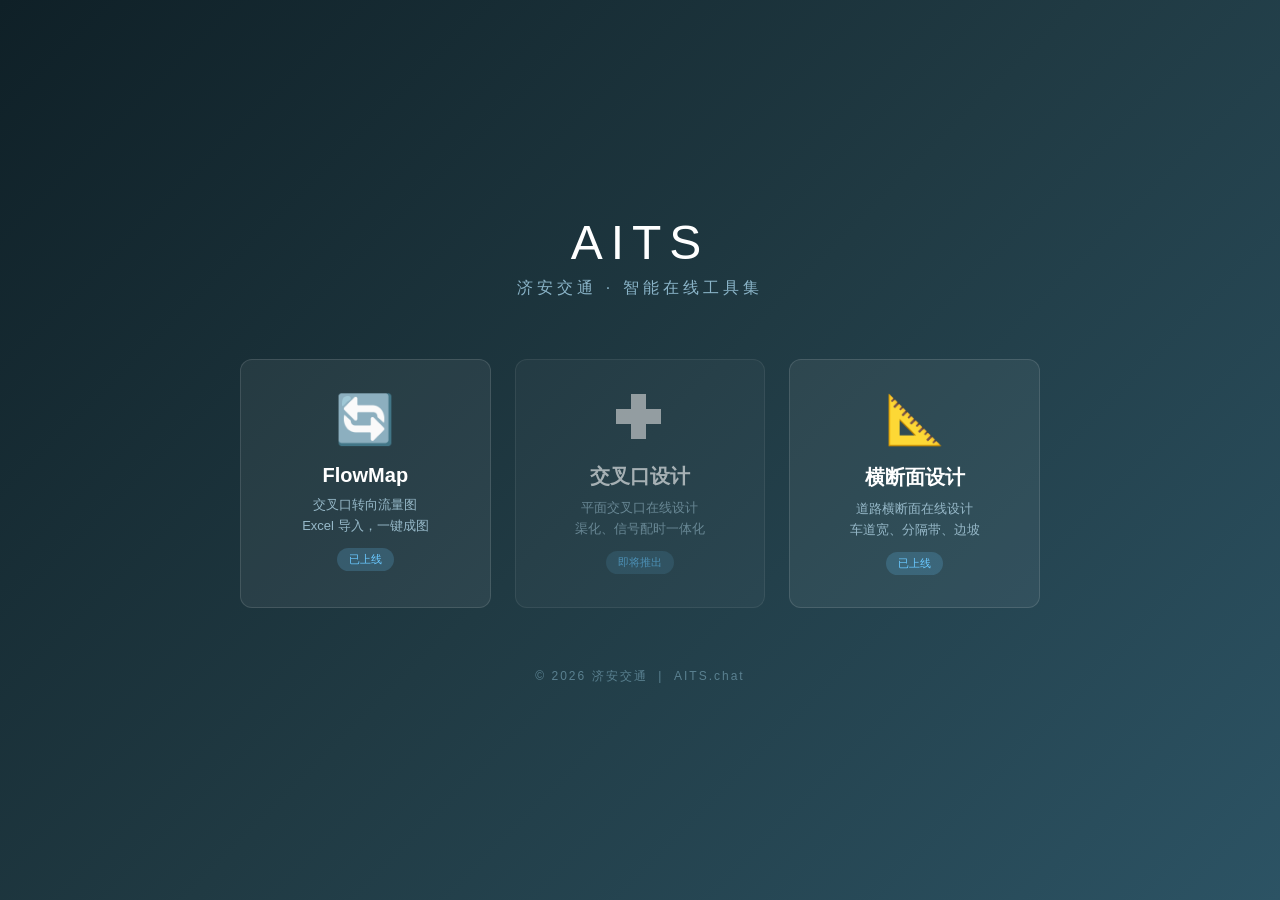
==== commit 2e5f6380: "feat: 横断面设计 Web 版 v2.1.0 — 从 WPF C# 迁移至纯前端 - 数据模型: SectionElement + 6子类, RoadSectionModel (models.js" ====
--- a/index.html
+++ b/index.html
@@ -120,12 +120,12 @@
       <span class="badge">即将推出</span>
     </div>
 
-    <div class="tool-card coming-soon">
+    <a class="tool-card" href="/cross-section/">
       <div class="icon">📐</div>
       <div class="tool-name">横断面设计</div>
       <div class="tool-desc">道路横断面在线设计<br>车道宽、分隔带、边坡</div>
-      <span class="badge">即将推出</span>
-    </div>
+      <span class="badge">已上线</span>
+    </a>
   </div>
 
   <div class="footer">© 2026 济安交通 &nbsp;|&nbsp; AITS.chat</div>
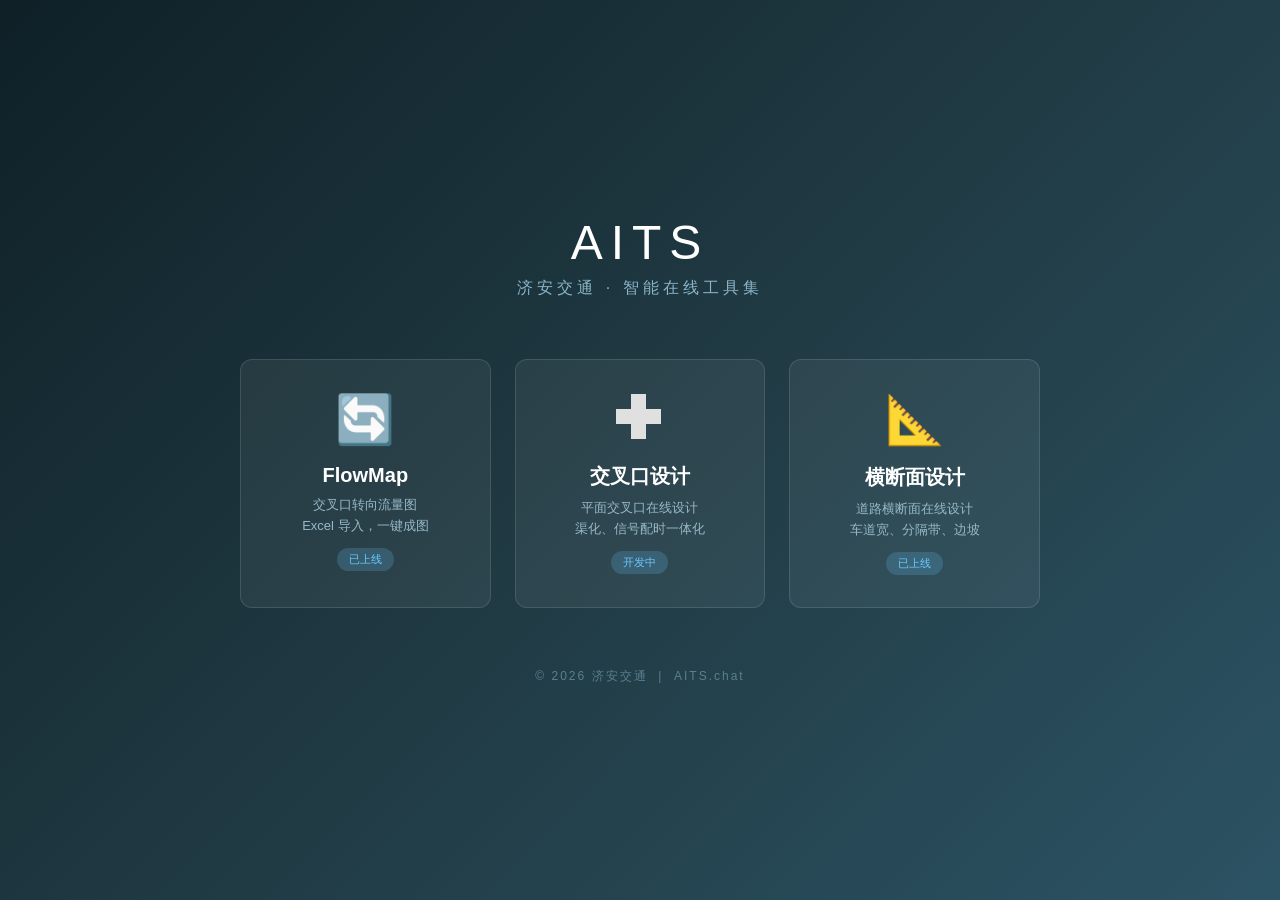
==== commit 15c72601: "首页：交叉口设计卡片上线，标签改为「开发中」 将交叉口设计卡片从 coming-soon div 改为可点击链接，指向 /intersection/。标签从「即将推出」改为「开发中」。" ====
--- a/index.html
+++ b/index.html
@@ -113,12 +113,12 @@
       <span class="badge">已上线</span>
     </a>
 
-    <div class="tool-card coming-soon">
+    <a class="tool-card" href="/intersection/">
       <div class="icon">✚</div>
       <div class="tool-name">交叉口设计</div>
       <div class="tool-desc">平面交叉口在线设计<br>渠化、信号配时一体化</div>
-      <span class="badge">即将推出</span>
-    </div>
+      <span class="badge">开发中</span>
+    </a>
 
     <a class="tool-card" href="/cross-section/">
       <div class="icon">📐</div>
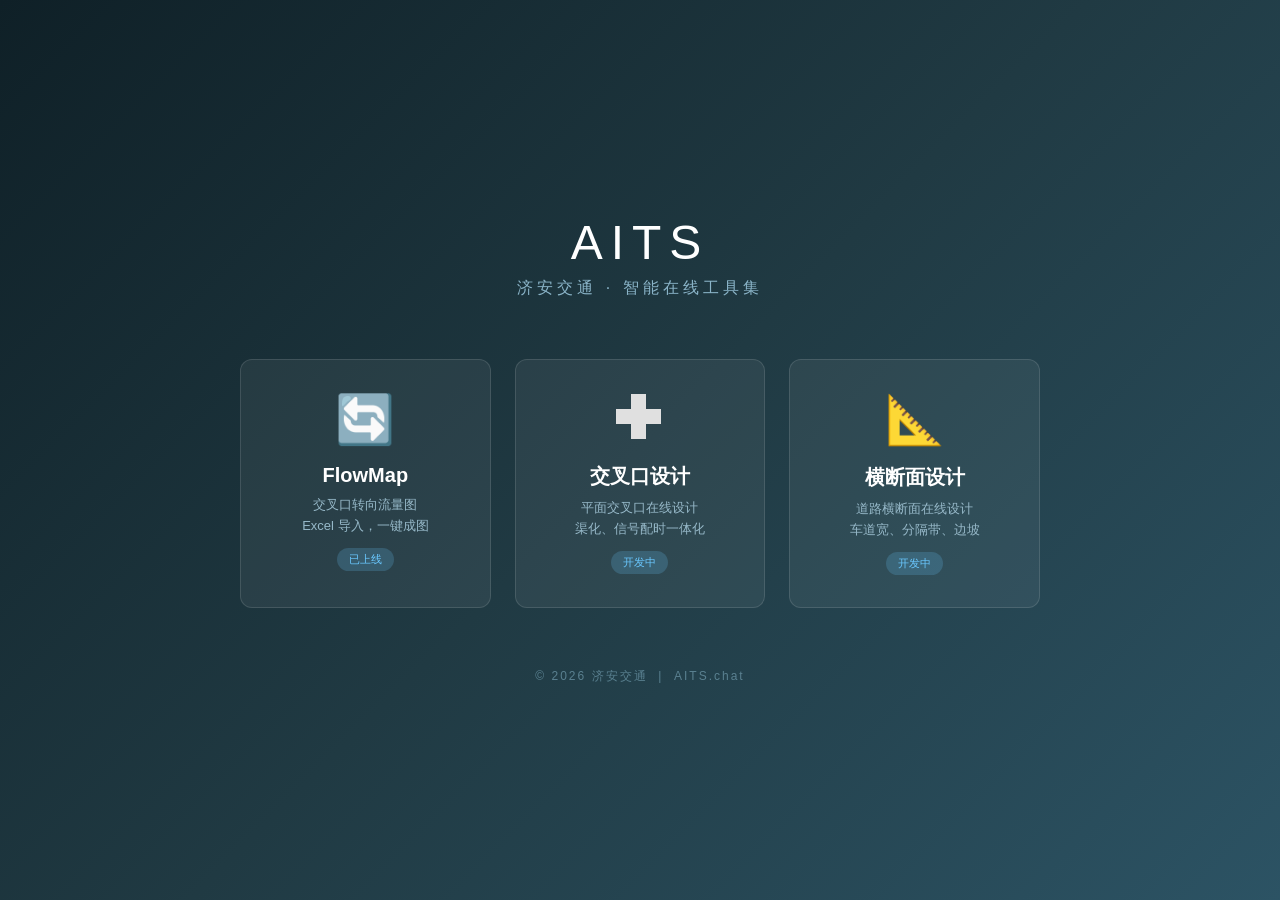
==== commit 54c19279: "首页：横断面设计标签改为「开发中」" ====
--- a/index.html
+++ b/index.html
@@ -124,7 +124,7 @@
       <div class="icon">📐</div>
       <div class="tool-name">横断面设计</div>
       <div class="tool-desc">道路横断面在线设计<br>车道宽、分隔带、边坡</div>
-      <span class="badge">已上线</span>
+      <span class="badge">开发中</span>
     </a>
   </div>
 
